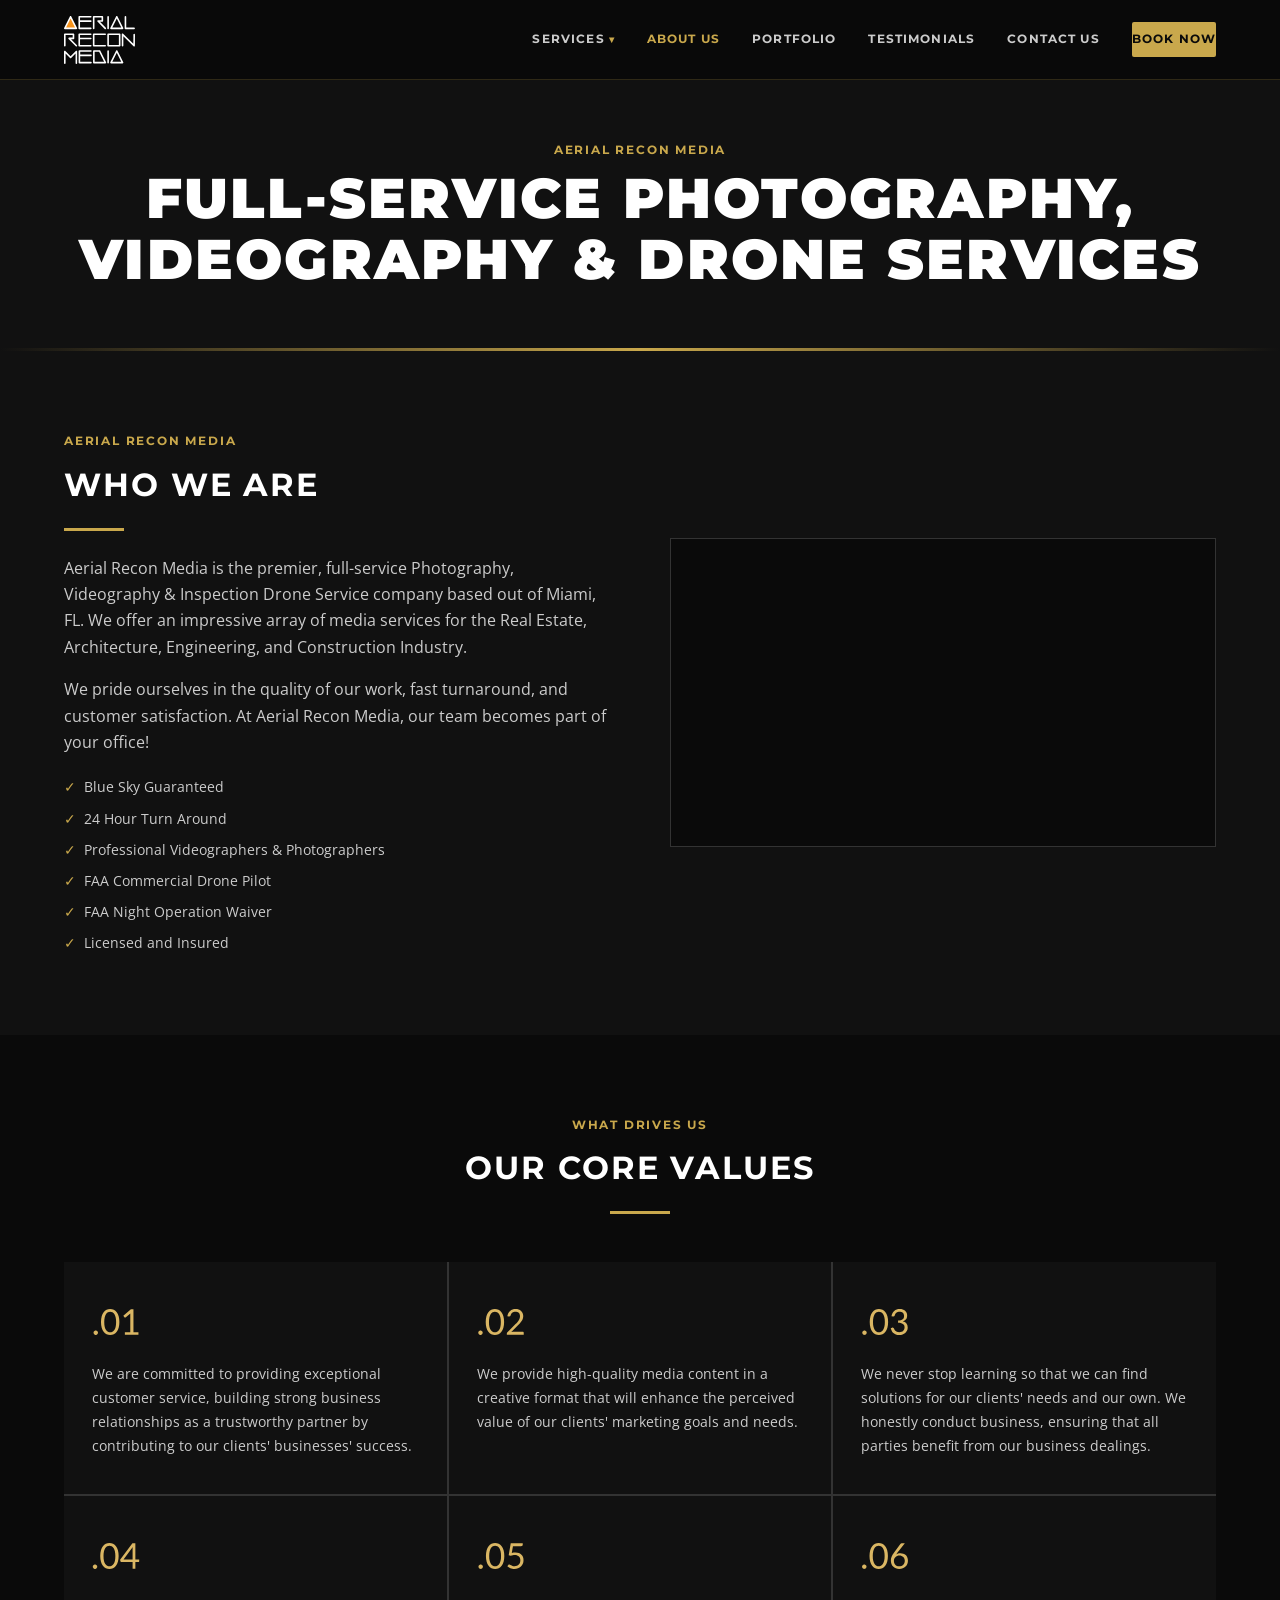
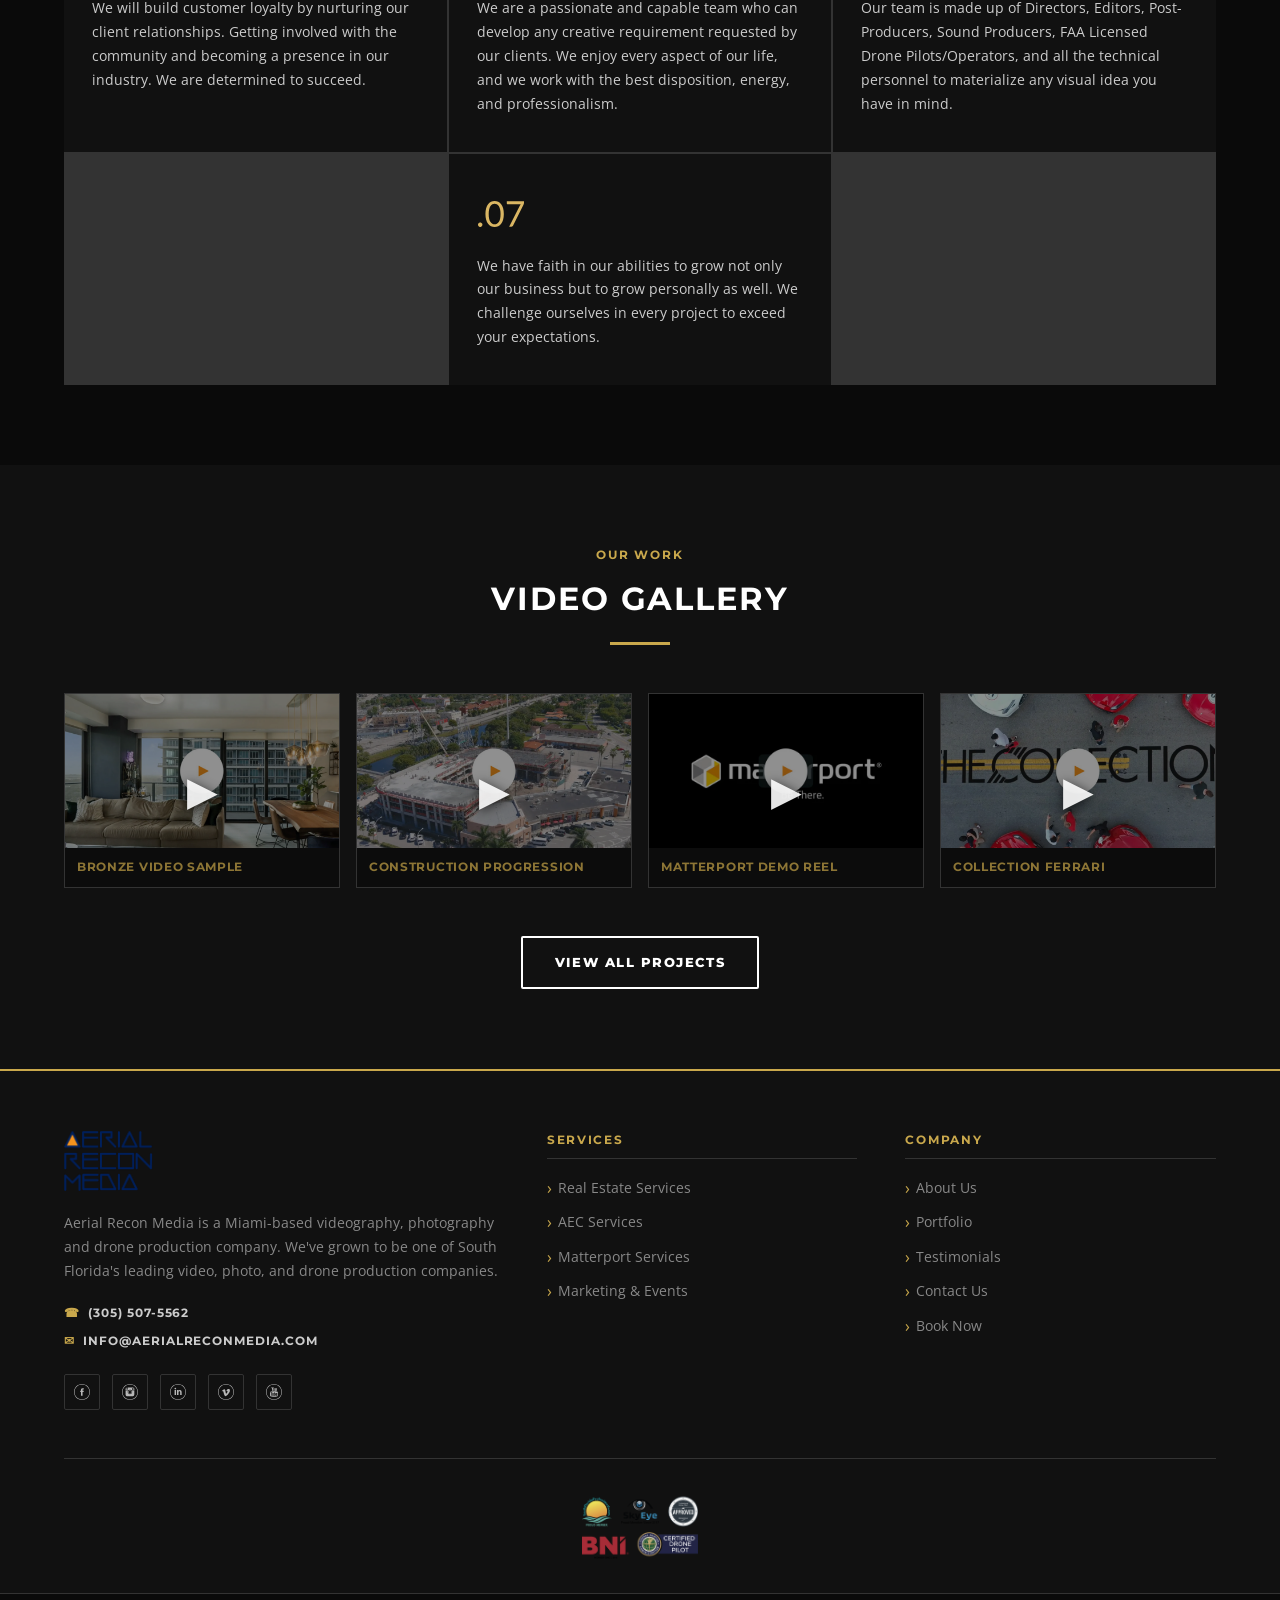
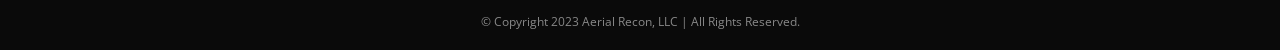
==== about/index.html @ 921faef3 "Initial static site build — WordPress to static migration" ====
<!DOCTYPE html>
<html lang="en">
<head>
  <meta charset="UTF-8">
  <meta name="viewport" content="width=device-width, initial-scale=1.0, maximum-scale=1.0, user-scalable=0">
  <title>About Us | Aerial Recon Media — Miami Photography, Videography & Drone</title>
  <meta name="description" content="Our team is dedicated to capturing stunning visuals that showcase your property, event, or business from unique perspectives.">
  <meta property="og:image" content="../images/hero-og.jpg">
  <link rel="icon" type="image/png" href="../images/favicon.png">
  <link rel="preconnect" href="https://fonts.googleapis.com">
  <link rel="preconnect" href="https://fonts.gstatic.com" crossorigin>
  <link href="https://fonts.googleapis.com/css2?family=Montserrat:wght@400;700;900&family=Open+Sans:wght@400;600&display=swap" rel="stylesheet">
  <link rel="stylesheet" href="../css/style.css">
</head>
<body>

<header class="site-header">
  <div class="nav-inner">
    <a class="nav-logo" href="../index.html"><img src="../images/aerial-recon-media.svg" alt="Aerial Recon Media"></a>
    <nav aria-label="Main navigation">
      <ul class="nav-links">
        <li class="has-dropdown">
          <a href="#">Services</a>
          <ul class="dropdown">
            <li><a href="../real-estate/index.html">Real Estate Services</a></li>
            <li><a href="../aec/index.html">AEC Services</a></li>
            <li><a href="../matterport/index.html">Matterport Services</a></li>
            <li><a href="../marketing-events/index.html">Marketing &amp; Event Services</a></li>
          </ul>
        </li>
        <li><a href="index.html" class="active">About Us</a></li>
        <li><a href="../portfolio/index.html">Portfolio</a></li>
        <li><a href="../testimonials/index.html">Testimonials</a></li>
        <li><a href="../contact/index.html">Contact Us</a></li>
        <li><a href="https://go.thryv.com/site/aerialreconllc/online-scheduling" class="nav-cta" target="_blank" rel="noopener">Book Now</a></li>
      </ul>
    </nav>
    <button class="nav-toggle" aria-label="Toggle navigation"><span></span><span></span><span></span></button>
  </div>
</header>

<nav class="mobile-nav">
  <span class="eyebrow" style="display:block;padding:14px 24px;border-bottom:1px solid var(--border);">Services</span>
  <div class="mobile-sub">
    <a href="../real-estate/index.html">Real Estate Services</a>
    <a href="../aec/index.html">AEC Services</a>
    <a href="../matterport/index.html">Matterport Services</a>
    <a href="../marketing-events/index.html">Marketing &amp; Event Services</a>
  </div>
  <a href="index.html">About Us</a>
  <a href="../portfolio/index.html">Portfolio</a>
  <a href="../testimonials/index.html">Testimonials</a>
  <a href="../contact/index.html">Contact Us</a>
  <div class="mobile-nav-cta"><a href="https://go.thryv.com/site/aerialreconllc/online-scheduling" target="_blank" rel="noopener">Book Now</a></div>
</nav>

<!-- ========== PAGE HERO ========== -->
<section class="int-hero">
  <div class="container">
    <span class="eyebrow">Aerial Recon Media</span>
    <h1>Full-Service Photography, Videography &amp; Drone Services</h1>
  </div>
</section>

<!-- ========== WHO WE ARE ========== -->
<section class="section section--dark">
  <div class="container">
    <div class="split">
      <div class="split__content reveal">
        <span class="eyebrow">Aerial Recon Media</span>
        <h2>Who We Are</h2>
        <div class="gold-rule"></div>
        <p>Aerial Recon Media is the premier, full-service Photography, Videography &amp; Inspection Drone Service company based out of Miami, FL. We offer an impressive array of media services for the Real Estate, Architecture, Engineering, and Construction Industry.</p>
        <p>We pride ourselves in the quality of our work, fast turnaround, and customer satisfaction. At Aerial Recon Media, our team becomes part of your office!</p>
        <ul style="margin-top:1.25rem;display:flex;flex-direction:column;gap:8px;">
          <li style="font-size:0.88rem;color:var(--light);display:flex;gap:8px;"><span style="color:var(--gold);">✓</span> Blue Sky Guaranteed</li>
          <li style="font-size:0.88rem;color:var(--light);display:flex;gap:8px;"><span style="color:var(--gold);">✓</span> 24 Hour Turn Around</li>
          <li style="font-size:0.88rem;color:var(--light);display:flex;gap:8px;"><span style="color:var(--gold);">✓</span> Professional Videographers &amp; Photographers</li>
          <li style="font-size:0.88rem;color:var(--light);display:flex;gap:8px;"><span style="color:var(--gold);">✓</span> FAA Commercial Drone Pilot</li>
          <li style="font-size:0.88rem;color:var(--light);display:flex;gap:8px;"><span style="color:var(--gold);">✓</span> FAA Night Operation Waiver</li>
          <li style="font-size:0.88rem;color:var(--light);display:flex;gap:8px;"><span style="color:var(--gold);">✓</span> Licensed and Insured</li>
        </ul>
      </div>
      <div class="split__img reveal reveal-delay-1">
        <div class="video-wrap">
          <iframe src="https://player.vimeo.com/video/392687951?dnt=1" title="Aerial Recon Media company overview" allow="autoplay; fullscreen; picture-in-picture" allowfullscreen loading="lazy"></iframe>
        </div>
      </div>
    </div>
  </div>
</section>

<!-- ========== CORE VALUES ========== -->
<section class="section section--black">
  <div class="container">
    <div class="section-head reveal">
      <span class="eyebrow">What Drives Us</span>
      <h2>Our Core Values</h2>
      <div class="gold-rule gold-rule--center"></div>
    </div>
    <div class="values-grid reveal">
      <div class="value-item">
        <img src="../images/value-1.svg" alt="Value 1 — Customer Service">
        <p>We are committed to providing exceptional customer service, building strong business relationships as a trustworthy partner by contributing to our clients' businesses' success.</p>
      </div>
      <div class="value-item">
        <img src="../images/value-2.svg" alt="Value 2 — Quality">
        <p>We provide high-quality media content in a creative format that will enhance the perceived value of our clients' marketing goals and needs.</p>
      </div>
      <div class="value-item">
        <img src="../images/value-3.svg" alt="Value 3 — Continuous Learning">
        <p>We never stop learning so that we can find solutions for our clients' needs and our own. We honestly conduct business, ensuring that all parties benefit from our business dealings.</p>
      </div>
      <div class="value-item">
        <img src="../images/value-4.svg" alt="Value 4 — Loyalty">
        <p>We will build customer loyalty by nurturing our client relationships. Getting involved with the community and becoming a presence in our industry. We are determined to succeed.</p>
      </div>
      <div class="value-item">
        <img src="../images/value-5.svg" alt="Value 5 — Passion">
        <p>We are a passionate and capable team who can develop any creative requirement requested by our clients. We enjoy every aspect of our life, and we work with the best disposition, energy, and professionalism.</p>
      </div>
      <div class="value-item">
        <img src="../images/value-6.svg" alt="Value 6 — Full-Service Team">
        <p>Our team is made up of Directors, Editors, Post-Producers, Sound Producers, FAA Licensed Drone Pilots/Operators, and all the technical personnel to materialize any visual idea you have in mind.</p>
      </div>
      <div class="value-item" style="grid-column:2;">
        <img src="../images/value-7.svg" alt="Value 7 — Faith &amp; Growth">
        <p>We have faith in our abilities to grow not only our business but to grow personally as well. We challenge ourselves in every project to exceed your expectations.</p>
      </div>
    </div>
  </div>
</section>

<!-- ========== VIDEO GALLERY ========== -->
<section class="section section--dark">
  <div class="container">
    <div class="section-head reveal">
      <span class="eyebrow">Our Work</span>
      <h2>Video Gallery</h2>
      <div class="gold-rule gold-rule--center"></div>
    </div>
    <div class="video-grid reveal">
      <div class="video-thumb" data-vimeo="467194553">
        <img src="../images/about-re-videos.webp" alt="Real Estate Videos Thumbnail" loading="lazy">
        <div class="video-thumb__play"></div>
        <div class="video-thumb__title"><h4>Bronze Video Sample</h4></div>
      </div>
      <div class="video-thumb" data-vimeo="639773972">
        <img src="../images/about-construction.webp" alt="Construction Progression Thumbnail" loading="lazy">
        <div class="video-thumb__play"></div>
        <div class="video-thumb__title"><h4>Construction Progression</h4></div>
      </div>
      <div class="video-thumb" data-vimeo="306094535">
        <img src="../images/matterport-demo-reel.webp" alt="Matterport Demo Reel Thumbnail" loading="lazy">
        <div class="video-thumb__play"></div>
        <div class="video-thumb__title"><h4>Matterport Demo Reel</h4></div>
      </div>
      <div class="video-thumb" data-vimeo="300423742">
        <img src="../images/about-ferrari.webp" alt="Collection Ferrari Thumbnail" loading="lazy">
        <div class="video-thumb__play"></div>
        <div class="video-thumb__title"><h4>Collection Ferrari</h4></div>
      </div>
    </div>
    <div class="text-center mt-lg reveal">
      <a href="../portfolio/index.html" class="btn btn--outline">View All Projects</a>
    </div>
  </div>
</section>

<!-- ========== FOOTER ========== -->
<footer class="site-footer">
  <div class="container">
    <div class="footer-inner">
      <div class="footer-brand">
        <div class="footer-logo"><img src="../images/footer-logo.webp" alt="Aerial Recon Media"></div>
        <p>Aerial Recon Media is a Miami-based videography, photography and drone production company. We've grown to be one of South Florida's leading video, photo, and drone production companies.</p>
        <div class="footer-contact-list">
          <a href="tel:3055075562"><span>☎</span> (305) 507-5562</a>
          <a href="mailto:info@aerialreconmedia.com"><span>✉</span> info@aerialreconmedia.com</a>
        </div>
        <div class="footer-social">
          <a href="https://www.facebook.com/aerialreconmedia" target="_blank" rel="noopener" aria-label="Facebook"><img src="../images/facebook.svg" alt="Facebook"></a>
          <a href="https://www.instagram.com/aerial_recon/" target="_blank" rel="noopener" aria-label="Instagram"><img src="../images/instagram.svg" alt="Instagram"></a>
          <a href="https://www.linkedin.com/company/aerial-recon-llc" target="_blank" rel="noopener" aria-label="LinkedIn"><img src="../images/linkedin.svg" alt="LinkedIn"></a>
          <a href="https://vimeo.com/aerialreconmedia" target="_blank" rel="noopener" aria-label="Vimeo"><img src="../images/vimeo.svg" alt="Vimeo"></a>
          <a href="https://www.youtube.com/@aerialreconmedia" target="_blank" rel="noopener" aria-label="YouTube"><img src="../images/youtube.svg" alt="YouTube"></a>
        </div>
      </div>
      <div class="footer-col">
        <h3>Services</h3>
        <ul>
          <li><a href="../real-estate/index.html">Real Estate Services</a></li>
          <li><a href="../aec/index.html">AEC Services</a></li>
          <li><a href="../matterport/index.html">Matterport Services</a></li>
          <li><a href="../marketing-events/index.html">Marketing &amp; Events</a></li>
        </ul>
      </div>
      <div class="footer-col">
        <h3>Company</h3>
        <ul>
          <li><a href="index.html">About Us</a></li>
          <li><a href="../portfolio/index.html">Portfolio</a></li>
          <li><a href="../testimonials/index.html">Testimonials</a></li>
          <li><a href="../contact/index.html">Contact Us</a></li>
          <li><a href="https://go.thryv.com/site/aerialreconllc/online-scheduling" target="_blank" rel="noopener">Book Now</a></li>
        </ul>
      </div>
    </div>
    <div class="footer-assoc"><img src="../images/associations.webp" alt="Aerial Recon Media professional associations"></div>
  </div>
  <div class="footer-bottom"><div class="container"><p>&copy; Copyright 2023 Aerial Recon, LLC | All Rights Reserved.</p></div></div>
</footer>

<div id="videoModal" class="video-modal" role="dialog" aria-modal="true" aria-label="Video player">
  <div class="video-modal__inner">
    <button class="video-modal__close" aria-label="Close video">&times;</button>
    <div class="video-modal__iframe-wrap"></div>
  </div>
</div>
<script src="../js/main.js"></script>
</body>
</html>
---- css/style.css ----
/* ========================================
   AERIAL RECON MEDIA — STATIC SITE
   ThatsKrispy Build
   ======================================== */

/* ---- RESET & BASE ---- */
*, *::before, *::after { box-sizing: border-box; margin: 0; padding: 0; }

:root {
  --black:    #0a0a0a;
  --dark:     #111111;
  --dark-alt: #1a1a1a;
  --mid:      #2a2a2a;
  --border:   #333333;
  --muted:    #888888;
  --light:    #cccccc;
  --white:    #ffffff;
  --gold:     #c9a84c;
  --gold-lt:  #e2c570;
  --red-cta:  #b22222;

  --font-display: 'Montserrat', 'Arial Black', sans-serif;
  --font-body:    'Open Sans', Arial, sans-serif;

  --max:      1200px;
  --nav-h:    80px;
  --section-pad: 80px;
}

html { scroll-behavior: smooth; }

body {
  background: var(--black);
  color: var(--light);
  font-family: var(--font-body);
  font-size: 16px;
  line-height: 1.65;
  overflow-x: hidden;
}

a { color: inherit; text-decoration: none; }
img { display: block; max-width: 100%; height: auto; }
ul, ol { list-style: none; }

/* ---- TYPOGRAPHY ---- */
h1 {
  font-family: var(--font-display);
  font-size: clamp(2rem, 5vw, 3.5rem);
  font-weight: 900;
  text-transform: uppercase;
  letter-spacing: 0.04em;
  line-height: 1.1;
  color: var(--white);
}
h2 {
  font-family: var(--font-display);
  font-size: clamp(1.25rem, 3vw, 2rem);
  font-weight: 700;
  text-transform: uppercase;
  letter-spacing: 0.06em;
  color: var(--white);
}
h3 {
  font-family: var(--font-display);
  font-size: 1.1rem;
  font-weight: 700;
  text-transform: uppercase;
  letter-spacing: 0.04em;
  color: var(--white);
}
h4 {
  font-family: var(--font-display);
  font-size: 0.9rem;
  font-weight: 700;
  text-transform: uppercase;
  letter-spacing: 0.06em;
  color: var(--gold);
  margin-bottom: 0.5rem;
}
p { margin-bottom: 1rem; color: var(--light); }
p:last-child { margin-bottom: 0; }
strong { color: var(--white); }

.eyebrow {
  font-family: var(--font-display);
  font-size: 0.75rem;
  font-weight: 700;
  text-transform: uppercase;
  letter-spacing: 0.15em;
  color: var(--gold);
  margin-bottom: 0.5rem;
  display: block;
}

/* ---- LAYOUT ---- */
.container {
  max-width: var(--max);
  margin: 0 auto;
  padding: 0 24px;
}
.section {
  padding: var(--section-pad) 0;
}
.section--dark  { background: var(--dark); }
.section--alt   { background: var(--dark-alt); }
.section--black { background: var(--black); }
.section--mid   { background: var(--mid); }

.text-center { text-align: center; }
.text-gold   { color: var(--gold); }
.text-white  { color: var(--white); }

.mt-sm  { margin-top: 1rem; }
.mt-md  { margin-top: 2rem; }
.mt-lg  { margin-top: 3rem; }
.mb-sm  { margin-bottom: 1rem; }
.mb-md  { margin-bottom: 2rem; }
.mb-lg  { margin-bottom: 3rem; }

/* ---- BUTTONS ---- */
.btn {
  display: inline-block;
  font-family: var(--font-display);
  font-size: 0.8rem;
  font-weight: 800;
  text-transform: uppercase;
  letter-spacing: 0.12em;
  padding: 14px 32px;
  border-radius: 2px;
  cursor: pointer;
  transition: all 0.2s ease;
  text-align: center;
  border: 2px solid transparent;
}
.btn--gold {
  background: var(--gold);
  color: var(--black);
  border-color: var(--gold);
}
.btn--gold:hover {
  background: var(--gold-lt);
  border-color: var(--gold-lt);
}
.btn--outline {
  background: transparent;
  color: var(--white);
  border-color: var(--white);
}
.btn--outline:hover {
  background: var(--white);
  color: var(--black);
}
.btn--red {
  background: var(--red-cta);
  color: var(--white);
  border-color: var(--red-cta);
}
.btn--red:hover {
  background: #8b0000;
  border-color: #8b0000;
}
.btn--sm { padding: 10px 22px; font-size: 0.75rem; }

/* ---- DIVIDER ---- */
.gold-rule {
  width: 60px;
  height: 3px;
  background: var(--gold);
  margin: 1rem 0 1.5rem;
}
.gold-rule--center { margin-left: auto; margin-right: auto; }

/* ============================================
   NAVIGATION
   ============================================ */
.site-header {
  position: fixed;
  top: 0; left: 0; right: 0;
  z-index: 1000;
  height: var(--nav-h);
  background: rgba(10,10,10,0.96);
  backdrop-filter: blur(8px);
  border-bottom: 1px solid rgba(201,168,76,0.2);
  display: flex;
  align-items: center;
}
.nav-inner {
  max-width: var(--max);
  margin: 0 auto;
  padding: 0 24px;
  width: 100%;
  display: flex;
  align-items: center;
  justify-content: space-between;
}
.nav-logo img {
  height: 48px;
  width: auto;
}
.nav-links {
  display: flex;
  align-items: center;
  gap: 2rem;
}
.nav-links > li {
  position: relative;
}
.nav-links > li > a {
  font-family: var(--font-display);
  font-size: 0.72rem;
  font-weight: 700;
  text-transform: uppercase;
  letter-spacing: 0.1em;
  color: var(--light);
  transition: color 0.2s;
  padding: 8px 0;
  display: flex;
  align-items: center;
  gap: 4px;
}
.nav-links > li > a:hover,
.nav-links > li > a.active { color: var(--gold); }

/* Dropdown */
.has-dropdown { position: relative; }
.has-dropdown > a::after {
  content: '▾';
  font-size: 0.65rem;
  color: var(--gold);
}
.dropdown {
  display: none;
  position: absolute;
  top: calc(100% + 8px);
  left: 0;
  background: var(--dark);
  border: 1px solid var(--border);
  border-top: 2px solid var(--gold);
  min-width: 240px;
  z-index: 100;
}
.has-dropdown:hover .dropdown { display: block; }
.dropdown a {
  display: block;
  padding: 12px 20px;
  font-family: var(--font-display);
  font-size: 0.7rem;
  font-weight: 700;
  text-transform: uppercase;
  letter-spacing: 0.08em;
  color: var(--light);
  border-bottom: 1px solid var(--border);
  transition: all 0.15s;
}
.dropdown a:last-child { border-bottom: none; }
.dropdown a:hover {
  color: var(--gold);
  background: rgba(201,168,76,0.06);
  padding-left: 26px;
}

/* CTA button in nav */
.nav-cta {
  font-family: var(--font-display);
  font-size: 0.7rem;
  font-weight: 800;
  text-transform: uppercase;
  letter-spacing: 0.12em;
  background: var(--gold);
  color: var(--black) !important;
  padding: 10px 20px;
  border-radius: 2px;
  transition: background 0.2s;
}
.nav-cta:hover { background: var(--gold-lt) !important; color: var(--black) !important; }

/* Mobile hamburger */
.nav-toggle {
  display: none;
  flex-direction: column;
  gap: 5px;
  cursor: pointer;
  padding: 4px;
  background: none;
  border: none;
}
.nav-toggle span {
  display: block;
  width: 24px;
  height: 2px;
  background: var(--white);
  transition: all 0.25s;
}
.nav-toggle.open span:nth-child(1) { transform: translateY(7px) rotate(45deg); }
.nav-toggle.open span:nth-child(2) { opacity: 0; }
.nav-toggle.open span:nth-child(3) { transform: translateY(-7px) rotate(-45deg); }

/* Mobile nav */
.mobile-nav {
  display: none;
  position: fixed;
  top: var(--nav-h);
  left: 0; right: 0;
  background: var(--dark);
  border-bottom: 2px solid var(--gold);
  z-index: 999;
  overflow-y: auto;
  max-height: calc(100vh - var(--nav-h));
}
.mobile-nav.open { display: block; }
.mobile-nav a {
  display: block;
  padding: 14px 24px;
  font-family: var(--font-display);
  font-size: 0.8rem;
  font-weight: 700;
  text-transform: uppercase;
  letter-spacing: 0.08em;
  color: var(--light);
  border-bottom: 1px solid var(--border);
  transition: color 0.15s;
}
.mobile-nav a:hover { color: var(--gold); }
.mobile-nav .mobile-sub a {
  padding-left: 40px;
  font-size: 0.72rem;
  color: var(--muted);
  background: rgba(0,0,0,0.3);
}
.mobile-nav .mobile-sub a:hover { color: var(--gold); }
.mobile-nav-cta {
  padding: 20px 24px;
}
.mobile-nav-cta a {
  display: block;
  text-align: center;
  background: var(--gold);
  color: var(--black) !important;
  font-family: var(--font-display);
  font-weight: 800;
  font-size: 0.8rem;
  letter-spacing: 0.12em;
  padding: 14px;
  border-radius: 2px;
  border-bottom: none !important;
}

/* ============================================
   PAGE HEADER / HERO
   ============================================ */
.page-hero {
  padding-top: var(--nav-h);
  background: var(--dark);
  position: relative;
  overflow: hidden;
}
/* Home hero — full viewport with Vimeo embed behind */
.home-hero {
  min-height: 100vh;
  display: flex;
  flex-direction: column;
  align-items: center;
  justify-content: center;
  text-align: center;
  position: relative;
  padding-top: var(--nav-h);
  background: var(--black);
}
.home-hero__video-wrap {
  position: absolute;
  inset: 0;
  overflow: hidden;
}
.home-hero__video-wrap iframe {
  position: absolute;
  top: 50%; left: 50%;
  width: 177.78vh;
  height: 56.25vw;
  min-width: 100%;
  min-height: 100%;
  transform: translate(-50%,-50%);
  pointer-events: none;
  border: none;
}
.home-hero__overlay {
  position: absolute;
  inset: 0;
  background: linear-gradient(
    to bottom,
    rgba(0,0,0,0.55) 0%,
    rgba(0,0,0,0.7) 60%,
    rgba(0,0,0,0.9) 100%
  );
}
.home-hero__content {
  position: relative;
  z-index: 2;
  padding: 0 24px;
  max-width: 900px;
}
.home-hero__eyebrow {
  display: inline-block;
  font-family: var(--font-display);
  font-size: 0.7rem;
  font-weight: 700;
  text-transform: uppercase;
  letter-spacing: 0.2em;
  color: var(--gold);
  border: 1px solid var(--gold);
  padding: 6px 16px;
  margin-bottom: 1.5rem;
}
.home-hero__h1 {
  color: var(--white);
  margin-bottom: 2rem;
}
.home-hero__scroll {
  position: absolute;
  bottom: 32px;
  left: 50%;
  transform: translateX(-50%);
  z-index: 2;
  display: flex;
  flex-direction: column;
  align-items: center;
  gap: 8px;
  color: var(--muted);
  font-size: 0.7rem;
  font-family: var(--font-display);
  letter-spacing: 0.1em;
  text-transform: uppercase;
  animation: bounceY 2s infinite;
}
.home-hero__scroll::after {
  content: '↓';
  font-size: 1.2rem;
  color: var(--gold);
}
@keyframes bounceY {
  0%,100% { transform: translateX(-50%) translateY(0); }
  50% { transform: translateX(-50%) translateY(8px); }
}

/* Interior page header */
.int-hero {
  padding: calc(var(--nav-h) + 60px) 0 60px;
  background: var(--dark);
  text-align: center;
  position: relative;
}
.int-hero::after {
  content: '';
  display: block;
  position: absolute;
  bottom: 0; left: 0; right: 0;
  height: 3px;
  background: linear-gradient(90deg, transparent, var(--gold), transparent);
}

/* ============================================
   VIDEO EMBED — INLINE
   ============================================ */
.video-wrap {
  position: relative;
  padding-bottom: 56.25%;
  height: 0;
  overflow: hidden;
  background: var(--black);
  border: 1px solid var(--border);
}
.video-wrap iframe {
  position: absolute;
  top: 0; left: 0;
  width: 100%; height: 100%;
  border: none;
}
.video-wrap--constrained {
  max-width: 800px;
  margin: 0 auto;
}

/* ============================================
   VIDEO LIGHTBOX / MODAL
   ============================================ */
.video-modal {
  display: none;
  position: fixed;
  inset: 0;
  z-index: 9000;
  background: rgba(0,0,0,0.92);
  align-items: center;
  justify-content: center;
}
.video-modal.active { display: flex; }
.video-modal__inner {
  position: relative;
  width: 90vw;
  max-width: 960px;
}
.video-modal__close {
  position: absolute;
  top: -40px;
  right: 0;
  background: none;
  border: none;
  color: var(--white);
  font-size: 2rem;
  cursor: pointer;
  line-height: 1;
  font-family: var(--font-display);
}
.video-modal__close:hover { color: var(--gold); }

/* ============================================
   SERVICE CARDS — HOMEPAGE
   ============================================ */
.service-cards {
  display: grid;
  grid-template-columns: repeat(4, 1fr);
  gap: 0;
}
.service-card {
  position: relative;
  overflow: hidden;
  aspect-ratio: 3/4;
}
.service-card img {
  width: 100%;
  height: 100%;
  object-fit: cover;
  transition: transform 0.5s ease;
  filter: brightness(0.75);
}
.service-card:hover img {
  transform: scale(1.05);
  filter: brightness(0.9);
}
.service-card__label {
  position: absolute;
  bottom: 0; left: 0; right: 0;
  padding: 24px 20px 20px;
  background: linear-gradient(to top, rgba(0,0,0,0.95), transparent);
  text-align: center;
}
.service-card__label h2 {
  font-size: 0.85rem;
  letter-spacing: 0.1em;
}
.service-card__link {
  position: absolute;
  inset: 0;
  z-index: 2;
}

/* ============================================
   ABOUT / TEXT + IMAGE SPLIT
   ============================================ */
.split {
  display: grid;
  grid-template-columns: 1fr 1fr;
  gap: 60px;
  align-items: center;
}
.split--reverse .split__img { order: -1; }
.split__img img {
  width: 100%;
  border: 1px solid var(--border);
}
.split__content { }

/* ============================================
   3-COL FEATURE GRID (trust points)
   ============================================ */
.trust-grid {
  display: grid;
  grid-template-columns: repeat(3, 1fr);
  gap: 2px;
  background: var(--border);
}
.trust-col {
  background: var(--dark-alt);
  padding: 40px 32px;
}
.trust-col h3 {
  font-size: 0.75rem;
  color: var(--gold);
  letter-spacing: 0.14em;
  margin-bottom: 1rem;
}
.trust-col li {
  padding: 6px 0;
  border-bottom: 1px solid var(--border);
  font-size: 0.88rem;
  color: var(--light);
}
.trust-col li:last-child { border-bottom: none; }
.trust-col li::before {
  content: '→ ';
  color: var(--gold);
  font-weight: 700;
}

/* ============================================
   PHOTO GALLERY GRID
   ============================================ */
.photo-grid {
  display: grid;
  grid-template-columns: repeat(3, 1fr);
  gap: 4px;
}
.photo-grid img {
  width: 100%;
  aspect-ratio: 4/3;
  object-fit: cover;
  transition: transform 0.3s ease, filter 0.3s ease;
  filter: brightness(0.85);
}
.photo-grid img:hover {
  transform: scale(1.02);
  filter: brightness(1);
}

/* ============================================
   VIDEO THUMBNAIL GALLERY
   ============================================ */
.video-grid {
  display: grid;
  grid-template-columns: repeat(4, 1fr);
  gap: 16px;
}
.video-thumb {
  cursor: pointer;
  position: relative;
  overflow: hidden;
  border: 1px solid var(--border);
}
.video-thumb img {
  width: 100%;
  aspect-ratio: 16/9;
  object-fit: cover;
  transition: transform 0.3s;
  filter: brightness(0.8);
}
.video-thumb:hover img {
  transform: scale(1.05);
  filter: brightness(1);
}
.video-thumb__play {
  position: absolute;
  inset: 0;
  display: flex;
  align-items: center;
  justify-content: center;
  background: rgba(0,0,0,0.3);
  transition: background 0.2s;
}
.video-thumb:hover .video-thumb__play { background: rgba(0,0,0,0.1); }
.video-thumb__play::after {
  content: '▶';
  font-size: 2.5rem;
  color: rgba(255,255,255,0.9);
  text-shadow: 0 2px 12px rgba(0,0,0,0.7);
  transition: transform 0.2s;
}
.video-thumb:hover .video-thumb__play::after { transform: scale(1.15); }
.video-thumb__title {
  padding: 10px 12px;
  background: var(--dark);
}
.video-thumb__title h4 {
  font-size: 0.72rem;
  color: var(--gold);
  margin: 0;
}

/* ============================================
   MATTERPORT LINK CARDS
   ============================================ */
.matterport-card {
  cursor: pointer;
  position: relative;
  overflow: hidden;
  border: 1px solid var(--border);
  display: block;
}
.matterport-card img {
  width: 100%;
  aspect-ratio: 16/9;
  object-fit: cover;
  transition: transform 0.3s;
  filter: brightness(0.8);
}
.matterport-card:hover img {
  transform: scale(1.05);
  filter: brightness(1);
}
.matterport-card__overlay {
  position: absolute;
  inset: 0;
  display: flex;
  align-items: center;
  justify-content: center;
  background: rgba(0,0,0,0.3);
}
.matterport-card__overlay::after {
  content: '⊕ Explore 3D';
  font-family: var(--font-display);
  font-size: 0.75rem;
  font-weight: 700;
  letter-spacing: 0.1em;
  text-transform: uppercase;
  color: var(--white);
  background: rgba(201,168,76,0.85);
  padding: 10px 18px;
}
.matterport-card__title {
  padding: 10px 12px;
  background: var(--dark);
}
.matterport-card__title h4 {
  font-size: 0.72rem;
  color: var(--gold);
  margin: 0;
}

/* ============================================
   CORE VALUES (About page)
   ============================================ */
.values-grid {
  display: grid;
  grid-template-columns: repeat(3, 1fr);
  gap: 2px;
  background: var(--border);
}
.value-item {
  background: var(--dark);
  padding: 36px 28px;
  display: flex;
  flex-direction: column;
  gap: 1rem;
}
.value-item img {
  width: 48px;
  height: 48px;
  filter: brightness(0) saturate(100%) invert(72%) sepia(42%) saturate(451%) hue-rotate(4deg) brightness(95%) contrast(90%);
}
.value-item p {
  font-size: 0.88rem;
  line-height: 1.7;
  color: var(--light);
  margin: 0;
}

/* ============================================
   CONTACT FORM
   ============================================ */
.contact-layout {
  display: grid;
  grid-template-columns: 1fr 1fr;
  gap: 60px;
  align-items: start;
}
.form-group {
  margin-bottom: 1.25rem;
}
.form-group label {
  display: block;
  font-family: var(--font-display);
  font-size: 0.7rem;
  font-weight: 700;
  text-transform: uppercase;
  letter-spacing: 0.1em;
  color: var(--light);
  margin-bottom: 6px;
}
.form-group label span { color: var(--gold); }
.form-group input,
.form-group select,
.form-group textarea {
  width: 100%;
  background: var(--dark-alt);
  border: 1px solid var(--border);
  color: var(--white);
  font-family: var(--font-body);
  font-size: 0.9rem;
  padding: 12px 16px;
  border-radius: 2px;
  transition: border-color 0.2s;
  outline: none;
  -webkit-appearance: none;
}
.form-group input:focus,
.form-group select:focus,
.form-group textarea:focus {
  border-color: var(--gold);
}
.form-group select {
  cursor: pointer;
  background-image: url("data:image/svg+xml,%3Csvg xmlns='http://www.w3.org/2000/svg' width='12' height='8' viewBox='0 0 12 8'%3E%3Cpath d='M1 1l5 5 5-5' stroke='%23c9a84c' stroke-width='2' fill='none'/%3E%3C/svg%3E");
  background-repeat: no-repeat;
  background-position: right 14px center;
  padding-right: 36px;
}
.form-group option { background: var(--dark-alt); }
.form-group textarea { resize: vertical; min-height: 120px; }
.form-status {
  display: none;
  padding: 14px 18px;
  border-radius: 2px;
  font-family: var(--font-display);
  font-size: 0.8rem;
  font-weight: 700;
  text-transform: uppercase;
  letter-spacing: 0.08em;
  margin-top: 1rem;
}
.form-status--success { background: rgba(50,150,50,0.15); border: 1px solid #396; color: #6d6; display: block; }
.form-status--error   { background: rgba(150,50,50,0.15); border: 1px solid #933; color: #f88; display: block; }

/* Contact info block */
.contact-info { }
.contact-info-item {
  display: flex;
  gap: 16px;
  align-items: flex-start;
  padding: 20px 0;
  border-bottom: 1px solid var(--border);
}
.contact-info-item:first-child { padding-top: 0; }
.contact-info-item:last-child { border-bottom: none; }
.contact-info-icon {
  font-size: 1.2rem;
  color: var(--gold);
  flex-shrink: 0;
  margin-top: 2px;
}
.contact-info-item h3 {
  font-size: 0.72rem;
  letter-spacing: 0.12em;
  color: var(--gold);
  margin-bottom: 4px;
}
.contact-info-item a { color: var(--light); transition: color 0.2s; }
.contact-info-item a:hover { color: var(--gold); }

/* ============================================
   CTA STRIP
   ============================================ */
.cta-strip {
  background: var(--dark-alt);
  border-top: 1px solid var(--border);
  border-bottom: 1px solid var(--border);
  padding: 48px 0;
  text-align: center;
}
.cta-strip h2 { margin-bottom: 0.5rem; }
.cta-strip p  { color: var(--muted); margin-bottom: 2rem; }

/* ============================================
   FOOTER
   ============================================ */
.site-footer {
  background: var(--dark);
  border-top: 2px solid var(--gold);
  padding: 60px 0 0;
}
.footer-inner {
  display: grid;
  grid-template-columns: 1.4fr 1fr 1fr;
  gap: 48px;
  padding-bottom: 48px;
}
.footer-brand {}
.footer-brand .footer-logo { margin-bottom: 1.25rem; }
.footer-brand .footer-logo img {
  height: 60px;
  width: auto;
}
.footer-brand p {
  font-size: 0.88rem;
  color: var(--muted);
  line-height: 1.7;
}
.footer-contact-list {
  margin-top: 1.25rem;
  display: flex;
  flex-direction: column;
  gap: 8px;
}
.footer-contact-list a {
  font-family: var(--font-display);
  font-size: 0.75rem;
  font-weight: 700;
  text-transform: uppercase;
  letter-spacing: 0.08em;
  color: var(--light);
  transition: color 0.2s;
  display: flex;
  gap: 8px;
  align-items: center;
}
.footer-contact-list a:hover { color: var(--gold); }
.footer-contact-list span { color: var(--gold); }

.footer-col h3 {
  font-size: 0.72rem;
  letter-spacing: 0.15em;
  color: var(--gold);
  margin-bottom: 1rem;
  padding-bottom: 0.5rem;
  border-bottom: 1px solid var(--border);
}
.footer-col ul li {
  margin-bottom: 8px;
}
.footer-col ul li a {
  font-size: 0.85rem;
  color: var(--muted);
  transition: color 0.2s;
  display: flex;
  align-items: center;
  gap: 6px;
}
.footer-col ul li a:hover { color: var(--gold); }
.footer-col ul li a::before {
  content: '›';
  color: var(--gold);
  font-size: 1rem;
}

.footer-social {
  display: flex;
  gap: 12px;
  margin-top: 1.5rem;
}
.footer-social a {
  display: flex;
  align-items: center;
  justify-content: center;
  width: 36px;
  height: 36px;
  border: 1px solid var(--border);
  border-radius: 2px;
  transition: border-color 0.2s, background 0.2s;
}
.footer-social a:hover {
  border-color: var(--gold);
  background: rgba(201,168,76,0.08);
}
.footer-social img {
  width: 16px;
  height: 16px;
  filter: brightness(0) invert(1);
  opacity: 0.7;
  transition: opacity 0.2s;
}
.footer-social a:hover img { opacity: 1; }

.footer-assoc {
  border-top: 1px solid var(--border);
  padding: 32px 0;
  text-align: center;
}
.footer-assoc img {
  max-height: 70px;
  margin: 0 auto;
  filter: grayscale(0.3);
}

.footer-bottom {
  background: var(--black);
  border-top: 1px solid var(--border);
  padding: 18px 0;
  text-align: center;
}
.footer-bottom p {
  font-size: 0.75rem;
  color: var(--muted);
  margin: 0;
}

/* ============================================
   SECTION HEADINGS — STANDARD PATTERN
   ============================================ */
.section-head {
  text-align: center;
  margin-bottom: 3rem;
}
.section-head h2 { margin-bottom: 0.5rem; }
.section-head .gold-rule--center { }
.section-head p {
  max-width: 640px;
  margin: 0 auto;
  color: var(--muted);
  font-size: 0.95rem;
}

/* ============================================
   BENEFITS / FEATURE LIST
   ============================================ */
.benefit-grid {
  display: grid;
  grid-template-columns: repeat(3, 1fr);
  gap: 32px;
}
.benefit-item { }
.benefit-item h3 {
  font-size: 0.85rem;
  letter-spacing: 0.1em;
  color: var(--gold);
  margin-bottom: 0.75rem;
  display: flex;
  align-items: center;
  gap: 8px;
}
.benefit-item h3::before {
  content: '';
  display: inline-block;
  width: 20px;
  height: 2px;
  background: var(--gold);
  flex-shrink: 0;
}
.benefit-item p {
  font-size: 0.88rem;
  color: var(--muted);
}

/* ============================================
   SCROLL REVEAL (minimal JS)
   ============================================ */
.reveal {
  opacity: 0;
  transform: translateY(24px);
  transition: opacity 0.55s ease, transform 0.55s ease;
}
.reveal.visible {
  opacity: 1;
  transform: none;
}
.reveal-delay-1 { transition-delay: 0.1s; }
.reveal-delay-2 { transition-delay: 0.2s; }
.reveal-delay-3 { transition-delay: 0.3s; }
.reveal-delay-4 { transition-delay: 0.4s; }

/* ============================================
   RESPONSIVE
   ============================================ */
@media (max-width: 1024px) {
  .service-cards { grid-template-columns: repeat(2, 1fr); }
  .video-grid    { grid-template-columns: repeat(2, 1fr); }
  .benefit-grid  { grid-template-columns: 1fr 1fr; }
  .values-grid   { grid-template-columns: 1fr 1fr; }
  .footer-inner  { grid-template-columns: 1fr 1fr; }
  .split         { gap: 40px; }
}

@media (max-width: 768px) {
  :root { --section-pad: 56px; }

  .nav-links  { display: none; }
  .nav-toggle { display: flex; }

  h1 { font-size: clamp(1.6rem, 6vw, 2.5rem); }

  .service-cards   { grid-template-columns: 1fr; }
  .split           { grid-template-columns: 1fr; gap: 28px; }
  .split--reverse .split__img { order: 0; }
  .trust-grid      { grid-template-columns: 1fr; }
  .photo-grid      { grid-template-columns: 1fr 1fr; }
  .video-grid      { grid-template-columns: 1fr 1fr; }
  .benefit-grid    { grid-template-columns: 1fr; }
  .values-grid     { grid-template-columns: 1fr; }
  .contact-layout  { grid-template-columns: 1fr; }
  .footer-inner    { grid-template-columns: 1fr; gap: 32px; }
  .footer-social   { flex-wrap: wrap; }
}

@media (max-width: 480px) {
  .photo-grid  { grid-template-columns: 1fr; }
  .video-grid  { grid-template-columns: 1fr; }
  .service-card { aspect-ratio: 3/2; }
}
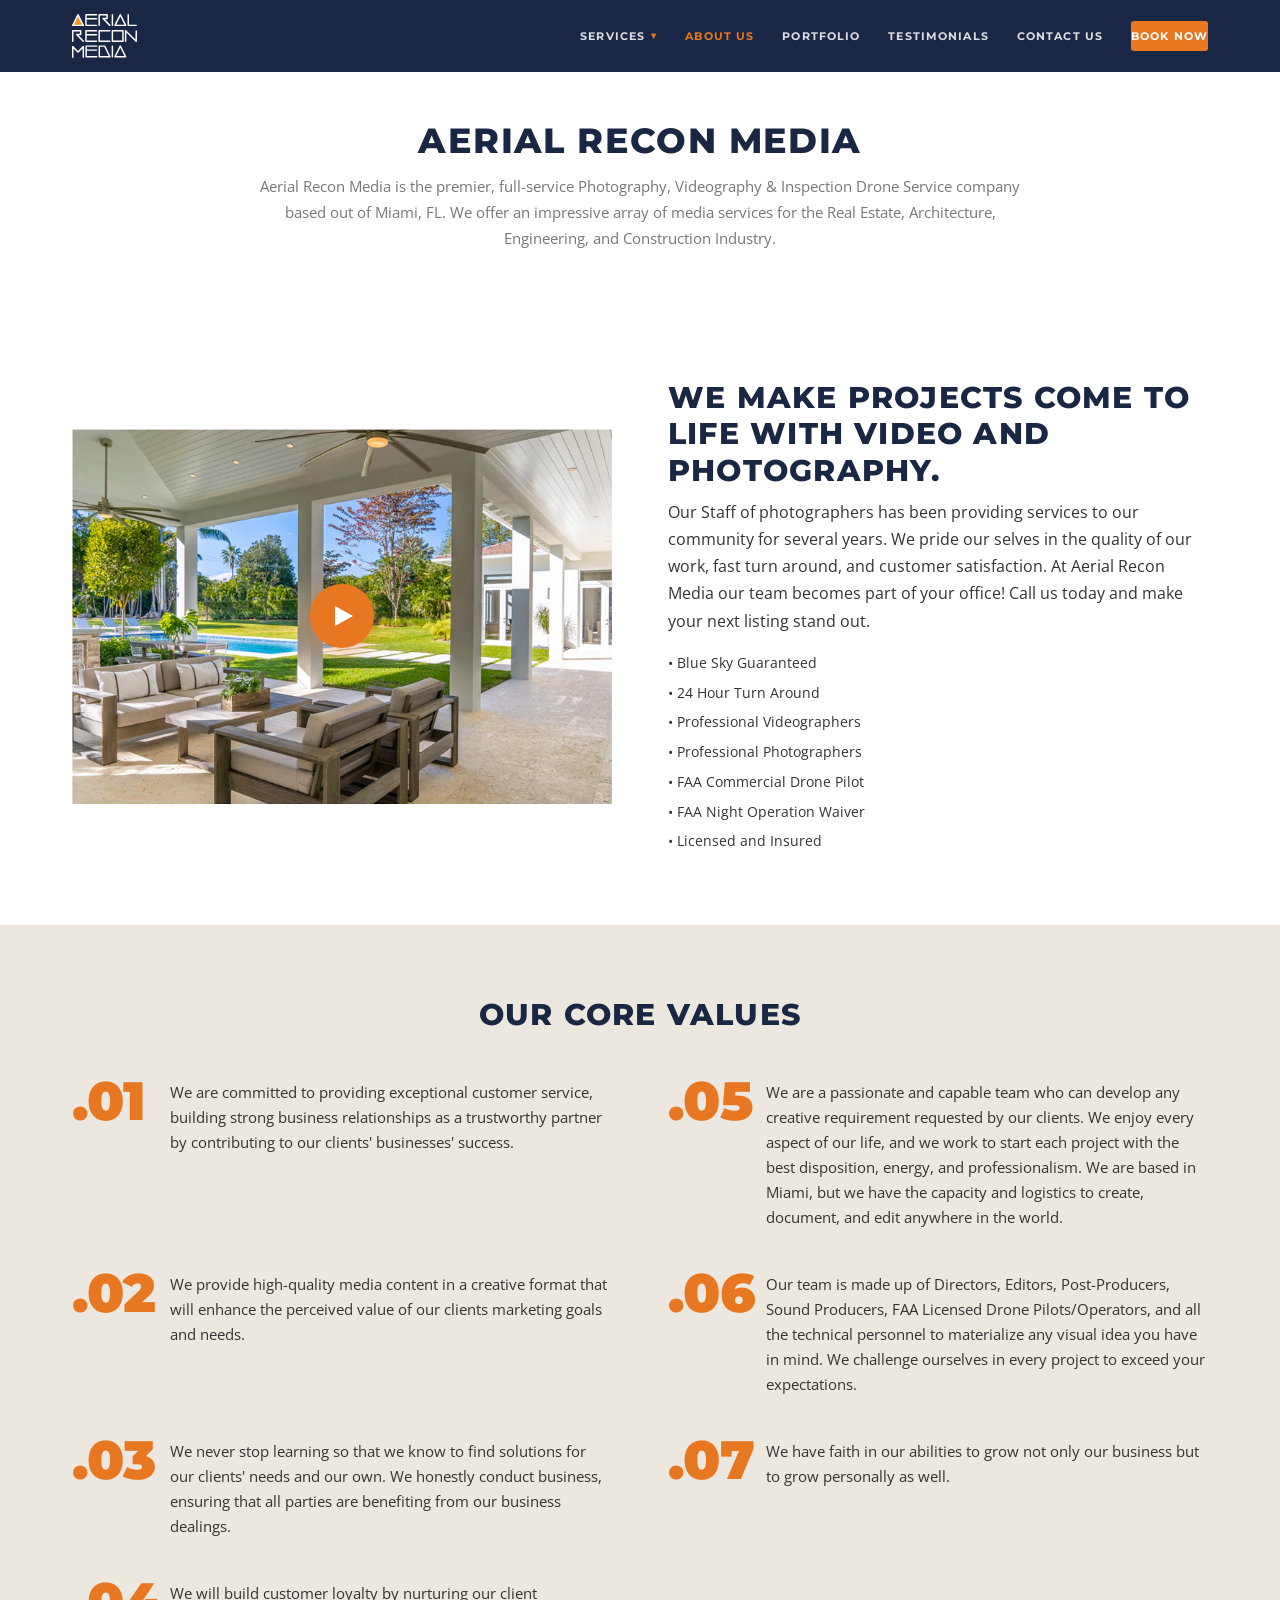
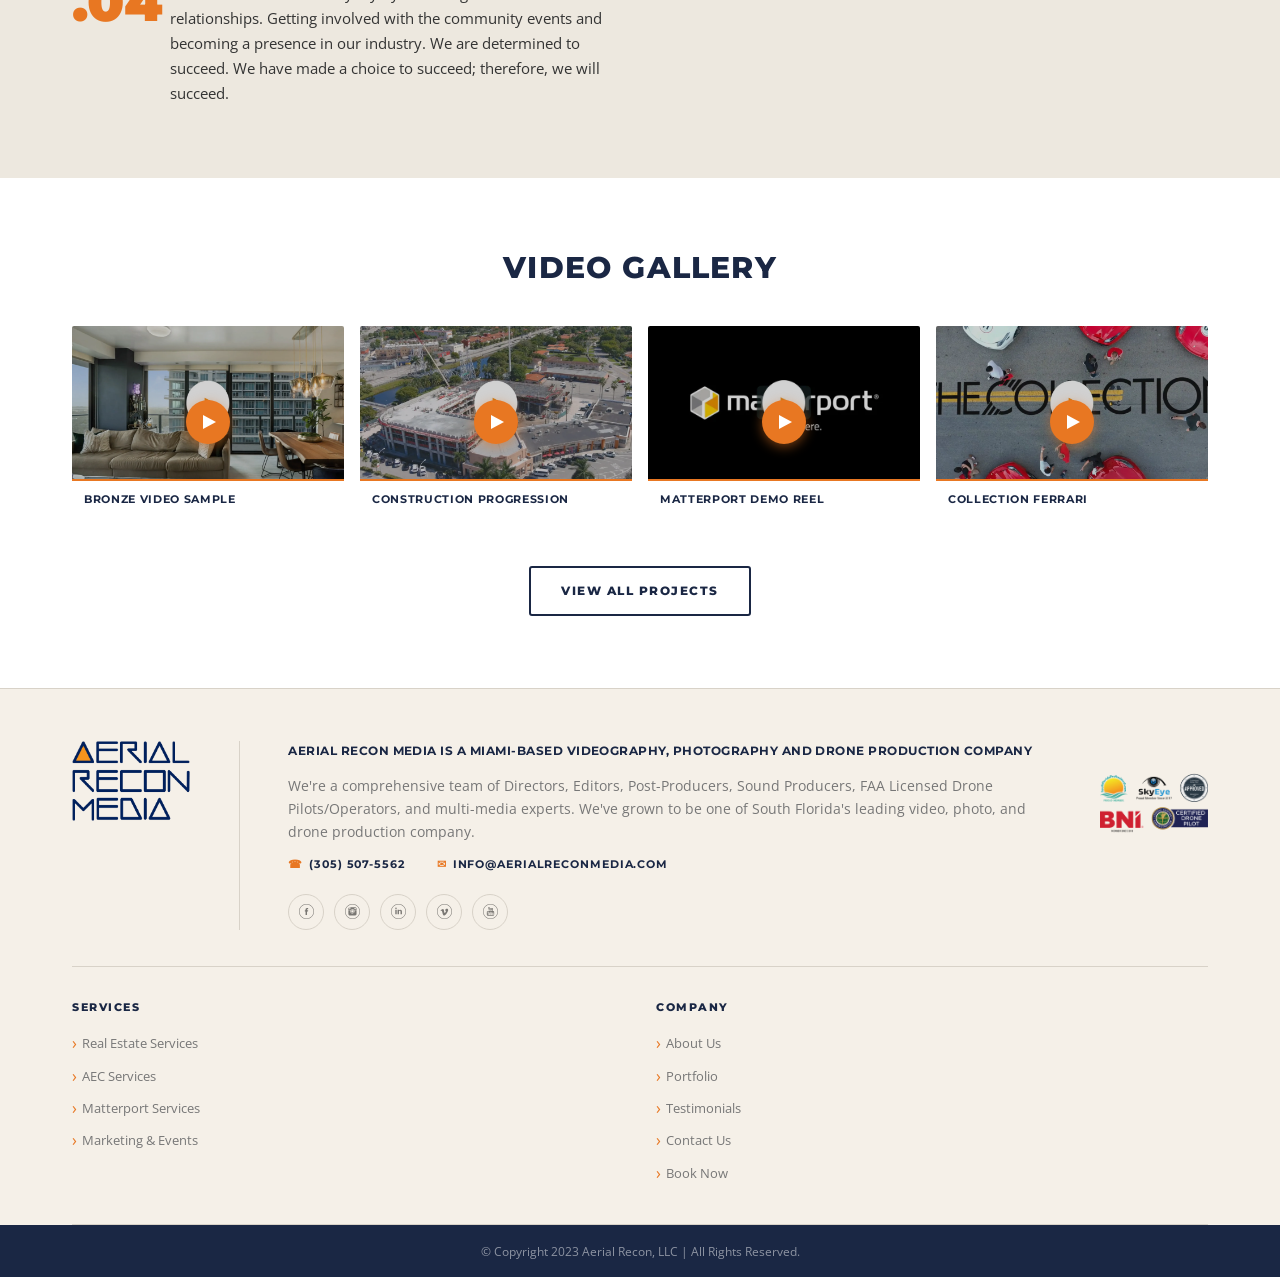
==== commit ad95cb00: "Rebuild About, Portfolio, Testimonials, Contact to match live site exactly — numbered core values, c" ====
--- a/about/index.html
+++ b/about/index.html
@@ -4,13 +4,39 @@
   <meta charset="UTF-8">
   <meta name="viewport" content="width=device-width, initial-scale=1.0, maximum-scale=1.0, user-scalable=0">
   <title>About Us | Aerial Recon Media — Miami Photography, Videography & Drone</title>
-  <meta name="description" content="Our team is dedicated to capturing stunning visuals that showcase your property, event, or business from unique perspectives.">
+  <meta name="description" content="Aerial Recon Media is the premier, full-service Photography, Videography & Inspection Drone Service company based out of Miami, FL.">
   <meta property="og:image" content="../images/hero-og.jpg">
   <link rel="icon" type="image/png" href="../images/favicon.png">
   <link rel="preconnect" href="https://fonts.googleapis.com">
   <link rel="preconnect" href="https://fonts.gstatic.com" crossorigin>
-  <link href="https://fonts.googleapis.com/css2?family=Montserrat:wght@400;700;900&family=Open+Sans:wght@400;600&display=swap" rel="stylesheet">
+  <link href="https://fonts.googleapis.com/css2?family=Montserrat:wght@400;700;800;900&family=Open+Sans:wght@400;600&display=swap" rel="stylesheet">
   <link rel="stylesheet" href="../css/style.css">
+  <style>
+    .values-numbered {
+      display: grid;
+      grid-template-columns: 1fr 1fr;
+      gap: 36px 56px;
+    }
+    .value-num-item {
+      display: grid;
+      grid-template-columns: 90px 1fr;
+      gap: 8px;
+      align-items: start;
+    }
+    .value-num-item .num {
+      font-family: var(--font-display);
+      font-weight: 900;
+      font-size: 3.4rem;
+      color: var(--orange);
+      line-height: 1;
+    }
+    .value-num-item p { font-size: 0.92rem; color: var(--body); margin: 0; padding-top: 6px; }
+    @media (max-width: 768px) {
+      .values-numbered { grid-template-columns: 1fr; }
+      .value-num-item { grid-template-columns: 70px 1fr; }
+      .value-num-item .num { font-size: 2.6rem; }
+    }
+  </style>
 </head>
 <body>
 
@@ -40,7 +66,7 @@
 </header>
 
 <nav class="mobile-nav">
-  <span class="eyebrow" style="display:block;padding:14px 24px;border-bottom:1px solid var(--border);">Services</span>
+  <span style="display:block;padding:14px 24px;border-bottom:1px solid rgba(255,255,255,0.1);font-family:var(--font-display);font-size:0.7rem;font-weight:700;text-transform:uppercase;letter-spacing:0.12em;color:rgba(255,255,255,0.5);">Services</span>
   <div class="mobile-sub">
     <a href="../real-estate/index.html">Real Estate Services</a>
     <a href="../aec/index.html">AEC Services</a>
@@ -54,127 +80,103 @@
   <div class="mobile-nav-cta"><a href="https://go.thryv.com/site/aerialreconllc/online-scheduling" target="_blank" rel="noopener">Book Now</a></div>
 </nav>
 
-<!-- ========== PAGE HERO ========== -->
-<section class="int-hero">
-  <div class="container">
-    <span class="eyebrow">Aerial Recon Media</span>
-    <h1>Full-Service Photography, Videography &amp; Drone Services</h1>
-  </div>
-</section>
-
-<!-- ========== WHO WE ARE ========== -->
-<section class="section section--dark">
+<!-- TITLE + INTRO -->
+<section class="intro-section reveal" style="padding-top:calc(var(--nav-h) + 48px);">
+  <div class="container">
+    <h2 style="font-size:clamp(1.6rem,3vw,2.2rem);">Aerial Recon Media</h2>
+    <p style="max-width:760px;">Aerial Recon Media is the premier, full-service Photography, Videography &amp; Inspection Drone Service company based out of Miami, FL. We offer an impressive array of media services for the Real Estate, Architecture, Engineering, and Construction Industry.</p>
+  </div>
+</section>
+
+<!-- VIDEO + TEXT SPLIT -->
+<section class="section section--white">
   <div class="container">
     <div class="split">
-      <div class="split__content reveal">
-        <span class="eyebrow">Aerial Recon Media</span>
-        <h2>Who We Are</h2>
-        <div class="gold-rule"></div>
-        <p>Aerial Recon Media is the premier, full-service Photography, Videography &amp; Inspection Drone Service company based out of Miami, FL. We offer an impressive array of media services for the Real Estate, Architecture, Engineering, and Construction Industry.</p>
-        <p>We pride ourselves in the quality of our work, fast turnaround, and customer satisfaction. At Aerial Recon Media, our team becomes part of your office!</p>
-        <ul style="margin-top:1.25rem;display:flex;flex-direction:column;gap:8px;">
-          <li style="font-size:0.88rem;color:var(--light);display:flex;gap:8px;"><span style="color:var(--gold);">✓</span> Blue Sky Guaranteed</li>
-          <li style="font-size:0.88rem;color:var(--light);display:flex;gap:8px;"><span style="color:var(--gold);">✓</span> 24 Hour Turn Around</li>
-          <li style="font-size:0.88rem;color:var(--light);display:flex;gap:8px;"><span style="color:var(--gold);">✓</span> Professional Videographers &amp; Photographers</li>
-          <li style="font-size:0.88rem;color:var(--light);display:flex;gap:8px;"><span style="color:var(--gold);">✓</span> FAA Commercial Drone Pilot</li>
-          <li style="font-size:0.88rem;color:var(--light);display:flex;gap:8px;"><span style="color:var(--gold);">✓</span> FAA Night Operation Waiver</li>
-          <li style="font-size:0.88rem;color:var(--light);display:flex;gap:8px;"><span style="color:var(--gold);">✓</span> Licensed and Insured</li>
+      <div class="reveal">
+        <div class="video-thumb-hero" data-vimeo="392687951">
+          <img src="../images/real-estate-backyard.webp" alt="Aerial Recon Media production still" loading="lazy">
+          <div class="video-thumb-hero__play"><div class="video-thumb-hero__play-btn"></div></div>
+        </div>
+      </div>
+      <div class="split__content reveal reveal-delay-1">
+        <h2>We Make Projects Come to Life With Video and Photography.</h2>
+        <p>Our Staff of photographers has been providing services to our community for several years. We pride our selves in the quality of our work, fast turn around, and customer satisfaction. At Aerial Recon Media our team becomes part of your office! Call us today and make your next listing stand out.</p>
+        <ul style="margin-top:1rem;display:flex;flex-direction:column;gap:6px;">
+          <li style="font-size:0.9rem;color:var(--body);">• Blue Sky Guaranteed</li>
+          <li style="font-size:0.9rem;color:var(--body);">• 24 Hour Turn Around</li>
+          <li style="font-size:0.9rem;color:var(--body);">• Professional Videographers</li>
+          <li style="font-size:0.9rem;color:var(--body);">• Professional Photographers</li>
+          <li style="font-size:0.9rem;color:var(--body);">• FAA Commercial Drone Pilot</li>
+          <li style="font-size:0.9rem;color:var(--body);">• FAA Night Operation Waiver</li>
+          <li style="font-size:0.9rem;color:var(--body);">• Licensed and Insured</li>
         </ul>
       </div>
-      <div class="split__img reveal reveal-delay-1">
-        <div class="video-wrap">
-          <iframe src="https://player.vimeo.com/video/392687951?dnt=1" title="Aerial Recon Media company overview" allow="autoplay; fullscreen; picture-in-picture" allowfullscreen loading="lazy"></iframe>
-        </div>
-      </div>
-    </div>
-  </div>
-</section>
-
-<!-- ========== CORE VALUES ========== -->
-<section class="section section--black">
+    </div>
+  </div>
+</section>
+
+<!-- CORE VALUES — NUMBERED -->
+<section class="section section--alt">
   <div class="container">
     <div class="section-head reveal">
-      <span class="eyebrow">What Drives Us</span>
       <h2>Our Core Values</h2>
-      <div class="gold-rule gold-rule--center"></div>
-    </div>
-    <div class="values-grid reveal">
-      <div class="value-item">
-        <img src="../images/value-1.svg" alt="Value 1 — Customer Service">
-        <p>We are committed to providing exceptional customer service, building strong business relationships as a trustworthy partner by contributing to our clients' businesses' success.</p>
-      </div>
-      <div class="value-item">
-        <img src="../images/value-2.svg" alt="Value 2 — Quality">
-        <p>We provide high-quality media content in a creative format that will enhance the perceived value of our clients' marketing goals and needs.</p>
-      </div>
-      <div class="value-item">
-        <img src="../images/value-3.svg" alt="Value 3 — Continuous Learning">
-        <p>We never stop learning so that we can find solutions for our clients' needs and our own. We honestly conduct business, ensuring that all parties benefit from our business dealings.</p>
-      </div>
-      <div class="value-item">
-        <img src="../images/value-4.svg" alt="Value 4 — Loyalty">
-        <p>We will build customer loyalty by nurturing our client relationships. Getting involved with the community and becoming a presence in our industry. We are determined to succeed.</p>
-      </div>
-      <div class="value-item">
-        <img src="../images/value-5.svg" alt="Value 5 — Passion">
-        <p>We are a passionate and capable team who can develop any creative requirement requested by our clients. We enjoy every aspect of our life, and we work with the best disposition, energy, and professionalism.</p>
-      </div>
-      <div class="value-item">
-        <img src="../images/value-6.svg" alt="Value 6 — Full-Service Team">
-        <p>Our team is made up of Directors, Editors, Post-Producers, Sound Producers, FAA Licensed Drone Pilots/Operators, and all the technical personnel to materialize any visual idea you have in mind.</p>
-      </div>
-      <div class="value-item" style="grid-column:2;">
-        <img src="../images/value-7.svg" alt="Value 7 — Faith &amp; Growth">
-        <p>We have faith in our abilities to grow not only our business but to grow personally as well. We challenge ourselves in every project to exceed your expectations.</p>
-      </div>
-    </div>
-  </div>
-</section>
-
-<!-- ========== VIDEO GALLERY ========== -->
-<section class="section section--dark">
+    </div>
+    <div class="values-numbered reveal">
+      <div class="value-num-item"><span class="num">.01</span><p>We are committed to providing exceptional customer service, building strong business relationships as a trustworthy partner by contributing to our clients' businesses' success.</p></div>
+      <div class="value-num-item"><span class="num">.05</span><p>We are a passionate and capable team who can develop any creative requirement requested by our clients. We enjoy every aspect of our life, and we work to start each project with the best disposition, energy, and professionalism. We are based in Miami, but we have the capacity and logistics to create, document, and edit anywhere in the world.</p></div>
+      <div class="value-num-item"><span class="num">.02</span><p>We provide high-quality media content in a creative format that will enhance the perceived value of our clients marketing goals and needs.</p></div>
+      <div class="value-num-item"><span class="num">.06</span><p>Our team is made up of Directors, Editors, Post-Producers, Sound Producers, FAA Licensed Drone Pilots/Operators, and all the technical personnel to materialize any visual idea you have in mind. We challenge ourselves in every project to exceed your expectations.</p></div>
+      <div class="value-num-item"><span class="num">.03</span><p>We never stop learning so that we know to find solutions for our clients' needs and our own. We honestly conduct business, ensuring that all parties are benefiting from our business dealings.</p></div>
+      <div class="value-num-item"><span class="num">.07</span><p>We have faith in our abilities to grow not only our business but to grow personally as well.</p></div>
+      <div class="value-num-item"><span class="num">.04</span><p>We will build customer loyalty by nurturing our client relationships. Getting involved with the community events and becoming a presence in our industry. We are determined to succeed. We have made a choice to succeed; therefore, we will succeed.</p></div>
+    </div>
+  </div>
+</section>
+
+<!-- VIDEO GALLERY -->
+<section class="section section--white">
   <div class="container">
     <div class="section-head reveal">
-      <span class="eyebrow">Our Work</span>
       <h2>Video Gallery</h2>
-      <div class="gold-rule gold-rule--center"></div>
     </div>
     <div class="video-grid reveal">
       <div class="video-thumb" data-vimeo="467194553">
         <img src="../images/about-re-videos.webp" alt="Real Estate Videos Thumbnail" loading="lazy">
-        <div class="video-thumb__play"></div>
+        <div class="video-thumb__play"><div class="video-thumb__play-btn"></div></div>
         <div class="video-thumb__title"><h4>Bronze Video Sample</h4></div>
       </div>
       <div class="video-thumb" data-vimeo="639773972">
         <img src="../images/about-construction.webp" alt="Construction Progression Thumbnail" loading="lazy">
-        <div class="video-thumb__play"></div>
+        <div class="video-thumb__play"><div class="video-thumb__play-btn"></div></div>
         <div class="video-thumb__title"><h4>Construction Progression</h4></div>
       </div>
       <div class="video-thumb" data-vimeo="306094535">
         <img src="../images/matterport-demo-reel.webp" alt="Matterport Demo Reel Thumbnail" loading="lazy">
-        <div class="video-thumb__play"></div>
+        <div class="video-thumb__play"><div class="video-thumb__play-btn"></div></div>
         <div class="video-thumb__title"><h4>Matterport Demo Reel</h4></div>
       </div>
       <div class="video-thumb" data-vimeo="300423742">
         <img src="../images/about-ferrari.webp" alt="Collection Ferrari Thumbnail" loading="lazy">
-        <div class="video-thumb__play"></div>
+        <div class="video-thumb__play"><div class="video-thumb__play-btn"></div></div>
         <div class="video-thumb__title"><h4>Collection Ferrari</h4></div>
       </div>
     </div>
     <div class="text-center mt-lg reveal">
-      <a href="../portfolio/index.html" class="btn btn--outline">View All Projects</a>
-    </div>
-  </div>
-</section>
-
-<!-- ========== FOOTER ========== -->
+      <a href="../portfolio/index.html" class="btn btn--outline-navy">View All Projects</a>
+    </div>
+  </div>
+</section>
+
+<!-- FOOTER -->
 <footer class="site-footer">
   <div class="container">
-    <div class="footer-inner">
-      <div class="footer-brand">
-        <div class="footer-logo"><img src="../images/footer-logo.webp" alt="Aerial Recon Media"></div>
-        <p>Aerial Recon Media is a Miami-based videography, photography and drone production company. We've grown to be one of South Florida's leading video, photo, and drone production companies.</p>
-        <div class="footer-contact-list">
+    <div class="footer-brand-row">
+      <div class="footer-logo"><img src="../images/footer-logo.webp" alt="Aerial Recon Media"></div>
+      <div class="footer-divider"></div>
+      <div class="footer-about">
+        <p>Aerial Recon Media is a Miami-based videography, photography and drone production company</p>
+        <p class="footer-about-sub">We're a comprehensive team of Directors, Editors, Post-Producers, Sound Producers, FAA Licensed Drone Pilots/Operators, and multi-media experts. We've grown to be one of South Florida's leading video, photo, and drone production company.</p>
+        <div class="footer-contact-row">
           <a href="tel:3055075562"><span>☎</span> (305) 507-5562</a>
           <a href="mailto:info@aerialreconmedia.com"><span>✉</span> info@aerialreconmedia.com</a>
         </div>
@@ -186,6 +188,9 @@
           <a href="https://www.youtube.com/@aerialreconmedia" target="_blank" rel="noopener" aria-label="YouTube"><img src="../images/youtube.svg" alt="YouTube"></a>
         </div>
       </div>
+      <div class="footer-assoc" style="flex-shrink:0;"><img src="../images/associations.webp" alt="Aerial Recon Media associations"></div>
+    </div>
+    <div class="footer-nav-row">
       <div class="footer-col">
         <h3>Services</h3>
         <ul>
@@ -206,7 +211,6 @@
         </ul>
       </div>
     </div>
-    <div class="footer-assoc"><img src="../images/associations.webp" alt="Aerial Recon Media professional associations"></div>
   </div>
   <div class="footer-bottom"><div class="container"><p>&copy; Copyright 2023 Aerial Recon, LLC | All Rights Reserved.</p></div></div>
 </footer>
--- a/css/style.css
+++ b/css/style.css
@@ -1,37 +1,37 @@
 /* ========================================
    AERIAL RECON MEDIA — STATIC SITE
-   ThatsKrispy Build
+   ThatsKrispy Build — v3 Light Redesign
    ======================================== */
 
 /* ---- RESET & BASE ---- */
 *, *::before, *::after { box-sizing: border-box; margin: 0; padding: 0; }
 
 :root {
-  --black:    #0a0a0a;
-  --dark:     #111111;
-  --dark-alt: #1a1a1a;
-  --mid:      #2a2a2a;
-  --border:   #333333;
-  --muted:    #888888;
-  --light:    #cccccc;
-  --white:    #ffffff;
-  --gold:     #c9a84c;
-  --gold-lt:  #e2c570;
-  --red-cta:  #b22222;
+  --cream:     #f5f0e8;
+  --cream-alt: #ede8df;
+  --white:     #ffffff;
+  --border:    #d8d2c8;
+  --navy:      #1a2744;
+  --navy-lt:   #2c3e6b;
+  --body:      #333333;
+  --muted:     #777777;
+  --orange:    #e87722;
+  --orange-lt: #f08c3a;
+  --orange-dk: #c96310;
 
   --font-display: 'Montserrat', 'Arial Black', sans-serif;
   --font-body:    'Open Sans', Arial, sans-serif;
 
-  --max:      1200px;
-  --nav-h:    80px;
-  --section-pad: 80px;
+  --max:         1200px;
+  --nav-h:       72px;
+  --section-pad: 72px;
 }
 
 html { scroll-behavior: smooth; }
 
 body {
-  background: var(--black);
-  color: var(--light);
+  background: var(--cream);
+  color: var(--body);
   font-family: var(--font-body);
   font-size: 16px;
   line-height: 1.65;
@@ -45,50 +45,51 @@
 /* ---- TYPOGRAPHY ---- */
 h1 {
   font-family: var(--font-display);
-  font-size: clamp(2rem, 5vw, 3.5rem);
+  font-size: clamp(2rem, 5vw, 3.2rem);
   font-weight: 900;
   text-transform: uppercase;
+  letter-spacing: 0.03em;
+  line-height: 1.1;
+  color: #ffffff;
+}
+h2 {
+  font-family: var(--font-display);
+  font-size: clamp(1.3rem, 2.5vw, 1.9rem);
+  font-weight: 800;
+  text-transform: uppercase;
   letter-spacing: 0.04em;
-  line-height: 1.1;
-  color: var(--white);
-}
-h2 {
-  font-family: var(--font-display);
-  font-size: clamp(1.25rem, 3vw, 2rem);
+  color: var(--navy);
+  line-height: 1.2;
+}
+h3 {
+  font-family: var(--font-display);
+  font-size: 0.8rem;
+  font-weight: 800;
+  text-transform: uppercase;
+  letter-spacing: 0.12em;
+  color: var(--navy);
+}
+h4 {
+  font-family: var(--font-display);
+  font-size: 0.85rem;
   font-weight: 700;
   text-transform: uppercase;
   letter-spacing: 0.06em;
-  color: var(--white);
-}
-h3 {
-  font-family: var(--font-display);
-  font-size: 1.1rem;
-  font-weight: 700;
-  text-transform: uppercase;
-  letter-spacing: 0.04em;
-  color: var(--white);
-}
-h4 {
-  font-family: var(--font-display);
-  font-size: 0.9rem;
-  font-weight: 700;
-  text-transform: uppercase;
-  letter-spacing: 0.06em;
-  color: var(--gold);
-  margin-bottom: 0.5rem;
-}
-p { margin-bottom: 1rem; color: var(--light); }
+  color: var(--navy);
+  margin-bottom: 0.4rem;
+}
+p { margin-bottom: 1rem; color: var(--body); line-height: 1.7; }
 p:last-child { margin-bottom: 0; }
-strong { color: var(--white); }
+strong { color: var(--navy); }
 
 .eyebrow {
   font-family: var(--font-display);
-  font-size: 0.75rem;
-  font-weight: 700;
-  text-transform: uppercase;
-  letter-spacing: 0.15em;
-  color: var(--gold);
-  margin-bottom: 0.5rem;
+  font-size: 0.7rem;
+  font-weight: 700;
+  text-transform: uppercase;
+  letter-spacing: 0.18em;
+  color: var(--orange);
+  margin-bottom: 0.4rem;
   display: block;
 }
 
@@ -96,79 +97,69 @@
 .container {
   max-width: var(--max);
   margin: 0 auto;
-  padding: 0 24px;
-}
-.section {
-  padding: var(--section-pad) 0;
-}
-.section--dark  { background: var(--dark); }
-.section--alt   { background: var(--dark-alt); }
-.section--black { background: var(--black); }
-.section--mid   { background: var(--mid); }
+  padding: 0 32px;
+}
+.section { padding: var(--section-pad) 0; }
+.section--white  { background: var(--white); }
+.section--cream  { background: var(--cream); }
+.section--alt    { background: var(--cream-alt); }
+.section--navy   { background: var(--navy); }
+.section--dark   { background: #1a1f2e; }
 
 .text-center { text-align: center; }
-.text-gold   { color: var(--gold); }
-.text-white  { color: var(--white); }
-
-.mt-sm  { margin-top: 1rem; }
-.mt-md  { margin-top: 2rem; }
-.mt-lg  { margin-top: 3rem; }
-.mb-sm  { margin-bottom: 1rem; }
-.mb-md  { margin-bottom: 2rem; }
-.mb-lg  { margin-bottom: 3rem; }
+.mt-sm { margin-top: 1rem; }
+.mt-md { margin-top: 2rem; }
+.mt-lg { margin-top: 3rem; }
+.mb-md { margin-bottom: 2rem; }
+
+/* ---- ORANGE RULE ---- */
+.orange-rule {
+  width: 48px; height: 3px;
+  background: var(--orange);
+  margin: 0.75rem 0 1.25rem;
+}
+.orange-rule--center { margin-left: auto; margin-right: auto; }
 
 /* ---- BUTTONS ---- */
 .btn {
   display: inline-block;
   font-family: var(--font-display);
-  font-size: 0.8rem;
+  font-size: 0.78rem;
   font-weight: 800;
   text-transform: uppercase;
   letter-spacing: 0.12em;
-  padding: 14px 32px;
-  border-radius: 2px;
+  padding: 13px 30px;
+  border-radius: 3px;
   cursor: pointer;
   transition: all 0.2s ease;
   text-align: center;
   border: 2px solid transparent;
 }
-.btn--gold {
-  background: var(--gold);
-  color: var(--black);
-  border-color: var(--gold);
-}
-.btn--gold:hover {
-  background: var(--gold-lt);
-  border-color: var(--gold-lt);
-}
-.btn--outline {
+.btn--orange {
+  background: var(--orange);
+  color: #fff;
+  border-color: var(--orange);
+}
+.btn--orange:hover { background: var(--orange-dk); border-color: var(--orange-dk); }
+.btn--navy {
+  background: var(--navy);
+  color: #fff;
+  border-color: var(--navy);
+}
+.btn--navy:hover { background: var(--navy-lt); border-color: var(--navy-lt); }
+.btn--outline-navy {
   background: transparent;
-  color: var(--white);
-  border-color: var(--white);
-}
-.btn--outline:hover {
-  background: var(--white);
-  color: var(--black);
-}
-.btn--red {
-  background: var(--red-cta);
-  color: var(--white);
-  border-color: var(--red-cta);
-}
-.btn--red:hover {
-  background: #8b0000;
-  border-color: #8b0000;
-}
-.btn--sm { padding: 10px 22px; font-size: 0.75rem; }
-
-/* ---- DIVIDER ---- */
-.gold-rule {
-  width: 60px;
-  height: 3px;
-  background: var(--gold);
-  margin: 1rem 0 1.5rem;
-}
-.gold-rule--center { margin-left: auto; margin-right: auto; }
+  color: var(--navy);
+  border-color: var(--navy);
+}
+.btn--outline-navy:hover { background: var(--navy); color: #fff; }
+.btn--outline-white {
+  background: transparent;
+  color: #fff;
+  border-color: #fff;
+}
+.btn--outline-white:hover { background: #fff; color: var(--navy); }
+.btn--sm { padding: 9px 20px; font-size: 0.72rem; }
 
 /* ============================================
    NAVIGATION
@@ -178,103 +169,90 @@
   top: 0; left: 0; right: 0;
   z-index: 1000;
   height: var(--nav-h);
-  background: rgba(10,10,10,0.96);
-  backdrop-filter: blur(8px);
-  border-bottom: 1px solid rgba(201,168,76,0.2);
+  background: var(--navy);
   display: flex;
   align-items: center;
 }
 .nav-inner {
   max-width: var(--max);
   margin: 0 auto;
-  padding: 0 24px;
+  padding: 0 32px;
   width: 100%;
   display: flex;
   align-items: center;
   justify-content: space-between;
 }
-.nav-logo img {
-  height: 48px;
-  width: auto;
-}
+.nav-logo img { height: 44px; width: auto; }
+
 .nav-links {
   display: flex;
   align-items: center;
-  gap: 2rem;
-}
-.nav-links > li {
-  position: relative;
+  gap: 1.75rem;
 }
 .nav-links > li > a {
   font-family: var(--font-display);
-  font-size: 0.72rem;
+  font-size: 0.7rem;
   font-weight: 700;
   text-transform: uppercase;
   letter-spacing: 0.1em;
-  color: var(--light);
+  color: rgba(255,255,255,0.85);
   transition: color 0.2s;
-  padding: 8px 0;
+  padding: 6px 0;
   display: flex;
   align-items: center;
   gap: 4px;
 }
 .nav-links > li > a:hover,
-.nav-links > li > a.active { color: var(--gold); }
-
-/* Dropdown */
+.nav-links > li > a.active { color: var(--orange); }
+
 .has-dropdown { position: relative; }
 .has-dropdown > a::after {
   content: '▾';
-  font-size: 0.65rem;
-  color: var(--gold);
+  font-size: 0.6rem;
+  color: var(--orange);
+  margin-left: 2px;
 }
 .dropdown {
   display: none;
   position: absolute;
-  top: calc(100% + 8px);
+  top: calc(100% + 12px);
   left: 0;
-  background: var(--dark);
-  border: 1px solid var(--border);
-  border-top: 2px solid var(--gold);
+  background: var(--white);
+  border-top: 3px solid var(--orange);
+  box-shadow: 0 8px 24px rgba(0,0,0,0.15);
   min-width: 240px;
   z-index: 100;
 }
 .has-dropdown:hover .dropdown { display: block; }
 .dropdown a {
   display: block;
-  padding: 12px 20px;
-  font-family: var(--font-display);
-  font-size: 0.7rem;
+  padding: 11px 20px;
+  font-family: var(--font-display);
+  font-size: 0.68rem;
   font-weight: 700;
   text-transform: uppercase;
   letter-spacing: 0.08em;
-  color: var(--light);
+  color: var(--navy);
   border-bottom: 1px solid var(--border);
   transition: all 0.15s;
 }
 .dropdown a:last-child { border-bottom: none; }
-.dropdown a:hover {
-  color: var(--gold);
-  background: rgba(201,168,76,0.06);
-  padding-left: 26px;
-}
-
-/* CTA button in nav */
+.dropdown a:hover { color: var(--orange); padding-left: 26px; background: var(--cream); }
+
 .nav-cta {
   font-family: var(--font-display);
-  font-size: 0.7rem;
+  font-size: 0.68rem;
   font-weight: 800;
   text-transform: uppercase;
   letter-spacing: 0.12em;
-  background: var(--gold);
-  color: var(--black) !important;
-  padding: 10px 20px;
-  border-radius: 2px;
+  background: var(--orange);
+  color: #fff !important;
+  padding: 9px 18px;
+  border-radius: 3px;
   transition: background 0.2s;
 }
-.nav-cta:hover { background: var(--gold-lt) !important; color: var(--black) !important; }
-
-/* Mobile hamburger */
+.nav-cta:hover { background: var(--orange-dk) !important; }
+
 .nav-toggle {
   display: none;
   flex-direction: column;
@@ -286,85 +264,75 @@
 }
 .nav-toggle span {
   display: block;
-  width: 24px;
-  height: 2px;
-  background: var(--white);
+  width: 24px; height: 2px;
+  background: #fff;
   transition: all 0.25s;
 }
 .nav-toggle.open span:nth-child(1) { transform: translateY(7px) rotate(45deg); }
 .nav-toggle.open span:nth-child(2) { opacity: 0; }
 .nav-toggle.open span:nth-child(3) { transform: translateY(-7px) rotate(-45deg); }
 
-/* Mobile nav */
 .mobile-nav {
   display: none;
   position: fixed;
   top: var(--nav-h);
   left: 0; right: 0;
-  background: var(--dark);
-  border-bottom: 2px solid var(--gold);
+  background: var(--navy);
   z-index: 999;
   overflow-y: auto;
   max-height: calc(100vh - var(--nav-h));
+  border-top: 2px solid var(--orange);
 }
 .mobile-nav.open { display: block; }
 .mobile-nav a {
   display: block;
   padding: 14px 24px;
   font-family: var(--font-display);
-  font-size: 0.8rem;
+  font-size: 0.78rem;
   font-weight: 700;
   text-transform: uppercase;
   letter-spacing: 0.08em;
-  color: var(--light);
-  border-bottom: 1px solid var(--border);
+  color: rgba(255,255,255,0.8);
+  border-bottom: 1px solid rgba(255,255,255,0.08);
   transition: color 0.15s;
 }
-.mobile-nav a:hover { color: var(--gold); }
+.mobile-nav a:hover { color: var(--orange); }
 .mobile-nav .mobile-sub a {
   padding-left: 40px;
-  font-size: 0.72rem;
-  color: var(--muted);
-  background: rgba(0,0,0,0.3);
-}
-.mobile-nav .mobile-sub a:hover { color: var(--gold); }
-.mobile-nav-cta {
-  padding: 20px 24px;
-}
+  font-size: 0.7rem;
+  color: rgba(255,255,255,0.55);
+  background: rgba(0,0,0,0.2);
+}
+.mobile-nav .mobile-sub a:hover { color: var(--orange); }
+.mobile-nav-cta { padding: 20px 24px; }
 .mobile-nav-cta a {
   display: block;
   text-align: center;
-  background: var(--gold);
-  color: var(--black) !important;
+  background: var(--orange);
+  color: #fff !important;
   font-family: var(--font-display);
   font-weight: 800;
-  font-size: 0.8rem;
+  font-size: 0.78rem;
   letter-spacing: 0.12em;
   padding: 14px;
-  border-radius: 2px;
+  border-radius: 3px;
   border-bottom: none !important;
 }
 
 /* ============================================
-   PAGE HEADER / HERO
-   ============================================ */
-.page-hero {
-  padding-top: var(--nav-h);
-  background: var(--dark);
-  position: relative;
-  overflow: hidden;
-}
-/* Home hero — full viewport with Vimeo embed behind */
+   HERO — FULL PHOTO with dark overlay
+   ============================================ */
 .home-hero {
   min-height: 100vh;
+  position: relative;
   display: flex;
   flex-direction: column;
   align-items: center;
   justify-content: center;
   text-align: center;
-  position: relative;
   padding-top: var(--nav-h);
-  background: var(--black);
+  background: var(--navy);
+  overflow: hidden;
 }
 .home-hero__video-wrap {
   position: absolute;
@@ -385,88 +353,180 @@
 .home-hero__overlay {
   position: absolute;
   inset: 0;
-  background: linear-gradient(
-    to bottom,
-    rgba(0,0,0,0.55) 0%,
-    rgba(0,0,0,0.7) 60%,
-    rgba(0,0,0,0.9) 100%
-  );
+  background: linear-gradient(to bottom, rgba(20,30,60,0.55) 0%, rgba(20,30,60,0.72) 100%);
 }
 .home-hero__content {
   position: relative;
   z-index: 2;
   padding: 0 24px;
-  max-width: 900px;
-}
-.home-hero__eyebrow {
+  max-width: 860px;
+}
+.home-hero__sub {
+  font-family: var(--font-display);
+  font-size: 0.72rem;
+  font-weight: 700;
+  text-transform: uppercase;
+  letter-spacing: 0.22em;
+  color: rgba(255,255,255,0.75);
+  margin-bottom: 1rem;
+}
+.home-hero h1 { margin-bottom: 1.75rem; }
+
+/* Services menu button — bordered white pill on hero */
+.hero-services-btn {
   display: inline-block;
   font-family: var(--font-display);
-  font-size: 0.7rem;
-  font-weight: 700;
-  text-transform: uppercase;
-  letter-spacing: 0.2em;
-  color: var(--gold);
-  border: 1px solid var(--gold);
-  padding: 6px 16px;
-  margin-bottom: 1.5rem;
-}
-.home-hero__h1 {
-  color: var(--white);
+  font-size: 0.72rem;
+  font-weight: 700;
+  text-transform: uppercase;
+  letter-spacing: 0.14em;
+  color: #fff;
+  border: 1.5px solid rgba(255,255,255,0.6);
+  padding: 10px 28px;
   margin-bottom: 2rem;
-}
-.home-hero__scroll {
-  position: absolute;
-  bottom: 32px;
-  left: 50%;
-  transform: translateX(-50%);
-  z-index: 2;
-  display: flex;
-  flex-direction: column;
-  align-items: center;
-  gap: 8px;
-  color: var(--muted);
-  font-size: 0.7rem;
-  font-family: var(--font-display);
-  letter-spacing: 0.1em;
-  text-transform: uppercase;
-  animation: bounceY 2s infinite;
-}
-.home-hero__scroll::after {
-  content: '↓';
-  font-size: 1.2rem;
-  color: var(--gold);
-}
-@keyframes bounceY {
-  0%,100% { transform: translateX(-50%) translateY(0); }
-  50% { transform: translateX(-50%) translateY(8px); }
-}
-
-/* Interior page header */
+  transition: all 0.2s;
+}
+.hero-services-btn:hover { background: rgba(255,255,255,0.12); border-color: #fff; }
+
+.hero-cta-group {
+  display: flex;
+  gap: 14px;
+  justify-content: center;
+  flex-wrap: wrap;
+}
+
+/* ============================================
+   INTERIOR PAGE HERO
+   ============================================ */
 .int-hero {
-  padding: calc(var(--nav-h) + 60px) 0 60px;
-  background: var(--dark);
+  padding: calc(var(--nav-h) + 56px) 0 52px;
+  background: var(--navy);
   text-align: center;
   position: relative;
 }
+.int-hero h1 { font-size: clamp(1.6rem, 4vw, 2.6rem); }
 .int-hero::after {
   content: '';
   display: block;
   position: absolute;
   bottom: 0; left: 0; right: 0;
   height: 3px;
-  background: linear-gradient(90deg, transparent, var(--gold), transparent);
-}
-
-/* ============================================
-   VIDEO EMBED — INLINE
+  background: linear-gradient(90deg, transparent, var(--orange), transparent);
+}
+
+/* ============================================
+   INTRO TEXT — centered
+   ============================================ */
+.intro-section {
+  background: var(--white);
+  padding: 56px 0;
+  text-align: center;
+}
+.intro-section h2 { color: var(--navy); margin-bottom: 0.75rem; }
+.intro-section p { max-width: 680px; margin: 0 auto; color: var(--muted); font-size: 0.95rem; }
+
+/* ============================================
+   SERVICE CARDS — 4-up compact grid
+   ============================================ */
+.service-cards {
+  display: grid;
+  grid-template-columns: repeat(4, 1fr);
+  gap: 0;
+  background: var(--cream);
+}
+.service-card {
+  position: relative;
+  overflow: hidden;
+  aspect-ratio: 1 / 1;
+}
+.service-card img {
+  width: 100%;
+  height: 100%;
+  object-fit: cover;
+  transition: transform 0.5s ease;
+  filter: brightness(0.72);
+}
+.service-card:hover img { transform: scale(1.06); filter: brightness(0.85); }
+.service-card__label {
+  position: absolute;
+  bottom: 0; left: 0; right: 0;
+  padding: 20px 16px 18px;
+  background: linear-gradient(to top, rgba(15,25,55,0.95) 0%, transparent 100%);
+  text-align: center;
+}
+.service-card__label h2 {
+  font-size: 0.72rem;
+  letter-spacing: 0.08em;
+  color: #fff;
+  line-height: 1.3;
+}
+.service-card__link { position: absolute; inset: 0; z-index: 2; }
+
+/* ============================================
+   SPLIT — text + video/image
+   ============================================ */
+.split {
+  display: grid;
+  grid-template-columns: 1fr 1fr;
+  gap: 56px;
+  align-items: center;
+}
+.split--reverse .split__img { order: -1; }
+.split__img img { width: 100%; }
+.split__content h2 { color: var(--navy); margin-bottom: 0.6rem; }
+.split__content p { color: var(--body); }
+
+/* Video thumbnail play button style (click-to-play) */
+.video-thumb-hero {
+  position: relative;
+  cursor: pointer;
+  overflow: hidden;
+}
+.video-thumb-hero img {
+  width: 100%;
+  display: block;
+  transition: filter 0.3s;
+}
+.video-thumb-hero:hover img { filter: brightness(0.9); }
+.video-thumb-hero__play {
+  position: absolute;
+  inset: 0;
+  display: flex;
+  align-items: center;
+  justify-content: center;
+}
+.video-thumb-hero__play-btn {
+  width: 64px; height: 64px;
+  background: var(--orange);
+  border-radius: 50%;
+  display: flex;
+  align-items: center;
+  justify-content: center;
+  box-shadow: 0 4px 20px rgba(232,119,34,0.5);
+  transition: transform 0.2s, background 0.2s;
+}
+.video-thumb-hero:hover .video-thumb-hero__play-btn {
+  transform: scale(1.1);
+  background: var(--orange-dk);
+}
+.video-thumb-hero__play-btn::after {
+  content: '';
+  border-style: solid;
+  border-width: 10px 0 10px 18px;
+  border-color: transparent transparent transparent #fff;
+  margin-left: 4px;
+}
+
+/* ============================================
+   VIDEO EMBED — inline
    ============================================ */
 .video-wrap {
   position: relative;
   padding-bottom: 56.25%;
   height: 0;
   overflow: hidden;
-  background: var(--black);
-  border: 1px solid var(--border);
+  background: #000;
+  border-radius: 2px;
 }
 .video-wrap iframe {
   position: absolute;
@@ -474,13 +534,9 @@
   width: 100%; height: 100%;
   border: none;
 }
-.video-wrap--constrained {
-  max-width: 800px;
-  margin: 0 auto;
-}
-
-/* ============================================
-   VIDEO LIGHTBOX / MODAL
+
+/* ============================================
+   VIDEO LIGHTBOX
    ============================================ */
 .video-modal {
   display: none;
@@ -499,129 +555,211 @@
 }
 .video-modal__close {
   position: absolute;
-  top: -40px;
-  right: 0;
+  top: -40px; right: 0;
   background: none;
   border: none;
-  color: var(--white);
-  font-size: 2rem;
+  color: #fff;
+  font-size: 2.2rem;
   cursor: pointer;
   line-height: 1;
-  font-family: var(--font-display);
-}
-.video-modal__close:hover { color: var(--gold); }
-
-/* ============================================
-   SERVICE CARDS — HOMEPAGE
-   ============================================ */
-.service-cards {
+}
+.video-modal__close:hover { color: var(--orange); }
+
+/* ============================================
+   REVIEWS / GOOGLE REVIEWS STRIP
+   ============================================ */
+.reviews-strip {
+  background: var(--white);
+  padding: 56px 0;
+  overflow: hidden;
+}
+.reviews-grid {
   display: grid;
-  grid-template-columns: repeat(4, 1fr);
-  gap: 0;
-}
-.service-card {
-  position: relative;
-  overflow: hidden;
-  aspect-ratio: 3/4;
-}
-.service-card img {
-  width: 100%;
-  height: 100%;
-  object-fit: cover;
-  transition: transform 0.5s ease;
-  filter: brightness(0.75);
-}
-.service-card:hover img {
-  transform: scale(1.05);
-  filter: brightness(0.9);
-}
-.service-card__label {
-  position: absolute;
-  bottom: 0; left: 0; right: 0;
-  padding: 24px 20px 20px;
-  background: linear-gradient(to top, rgba(0,0,0,0.95), transparent);
-  text-align: center;
-}
-.service-card__label h2 {
-  font-size: 0.85rem;
-  letter-spacing: 0.1em;
-}
-.service-card__link {
-  position: absolute;
-  inset: 0;
-  z-index: 2;
-}
-
-/* ============================================
-   ABOUT / TEXT + IMAGE SPLIT
-   ============================================ */
-.split {
+  grid-template-columns: repeat(3, 1fr);
+  gap: 20px;
+}
+.review-card {
+  background: var(--white);
+  border: 1px solid var(--border);
+  border-radius: 4px;
+  padding: 24px;
+  box-shadow: 0 2px 12px rgba(0,0,0,0.05);
+}
+.review-stars {
+  display: flex;
+  gap: 2px;
+  margin-bottom: 10px;
+}
+.review-stars span {
+  color: #fbbc04;
+  font-size: 1rem;
+}
+.review-badge {
+  display: flex;
+  align-items: center;
+  gap: 6px;
+  margin-bottom: 12px;
+}
+.review-badge .verified {
+  width: 16px; height: 16px;
+  background: #4285f4;
+  border-radius: 50%;
+  display: flex;
+  align-items: center;
+  justify-content: center;
+  color: #fff;
+  font-size: 0.6rem;
+}
+.review-badge .g-icon {
+  font-family: var(--font-display);
+  font-weight: 900;
+  font-size: 1rem;
+  color: #4285f4;
+  margin-left: auto;
+}
+.review-card p {
+  font-size: 0.88rem;
+  color: var(--body);
+  line-height: 1.6;
+  margin-bottom: 1rem;
+}
+.review-read-more {
+  font-size: 0.78rem;
+  color: var(--muted);
+  cursor: pointer;
+}
+.reviewer {
+  display: flex;
+  align-items: center;
+  gap: 10px;
+  margin-top: 12px;
+  padding-top: 12px;
+  border-top: 1px solid var(--border);
+}
+.reviewer-avatar {
+  width: 36px; height: 36px;
+  border-radius: 50%;
+  background: var(--navy);
+  display: flex;
+  align-items: center;
+  justify-content: center;
+  color: #fff;
+  font-family: var(--font-display);
+  font-size: 0.75rem;
+  font-weight: 700;
+  flex-shrink: 0;
+}
+.reviewer-info strong {
+  display: block;
+  font-family: var(--font-display);
+  font-size: 0.75rem;
+  font-weight: 700;
+  color: var(--navy);
+}
+.reviewer-info span {
+  font-size: 0.72rem;
+  color: var(--muted);
+}
+
+/* ============================================
+   PORTFOLIO FEATURE — 2-up images + caption below
+   ============================================ */
+.portfolio-feature {
+  background: var(--cream);
+  padding: var(--section-pad) 0;
+}
+.portfolio-2up {
   display: grid;
   grid-template-columns: 1fr 1fr;
-  gap: 60px;
-  align-items: center;
-}
-.split--reverse .split__img { order: -1; }
-.split__img img {
+  gap: 20px;
+  margin-bottom: 20px;
+}
+.portfolio-2up-item img {
   width: 100%;
-  border: 1px solid var(--border);
-}
-.split__content { }
-
-/* ============================================
-   3-COL FEATURE GRID (trust points)
-   ============================================ */
+  aspect-ratio: 16/10;
+  object-fit: cover;
+  display: block;
+  transition: transform 0.3s;
+}
+.portfolio-2up-item:hover img { transform: scale(1.02); }
+.portfolio-2up-item { overflow: hidden; }
+.portfolio-2up-caption {
+  margin-top: 10px;
+}
+.portfolio-2up-caption h4 {
+  font-size: 0.82rem;
+  color: var(--navy);
+  margin-bottom: 2px;
+}
+.portfolio-2up-caption p {
+  font-size: 0.8rem;
+  color: var(--muted);
+  margin: 0;
+}
+
+/* ============================================
+   CTA STRIP
+   ============================================ */
+.cta-strip {
+  background: var(--white);
+  border-top: 1px solid var(--border);
+  border-bottom: 1px solid var(--border);
+  padding: 56px 0;
+  text-align: center;
+}
+.cta-strip h2 { margin-bottom: 0.5rem; color: var(--navy); font-size: clamp(1.2rem, 2.5vw, 1.8rem); }
+.cta-strip p { color: var(--muted); margin-bottom: 1.75rem; }
+
+/* ============================================
+   TRUST GRID — 3-col, centered, clean
+   ============================================ */
+.trust-section {
+  background: var(--white);
+  padding: 56px 0;
+}
 .trust-grid {
   display: grid;
   grid-template-columns: repeat(3, 1fr);
-  gap: 2px;
-  background: var(--border);
-}
-.trust-col {
-  background: var(--dark-alt);
-  padding: 40px 32px;
+  gap: 32px;
+  text-align: center;
 }
 .trust-col h3 {
-  font-size: 0.75rem;
-  color: var(--gold);
+  font-size: 0.72rem;
   letter-spacing: 0.14em;
-  margin-bottom: 1rem;
+  color: var(--navy);
+  margin-bottom: 1.25rem;
+  padding-bottom: 0.6rem;
+  border-bottom: 2px solid var(--orange);
+  display: inline-block;
 }
 .trust-col li {
-  padding: 6px 0;
+  padding: 7px 0;
   border-bottom: 1px solid var(--border);
   font-size: 0.88rem;
-  color: var(--light);
+  color: var(--body);
 }
 .trust-col li:last-child { border-bottom: none; }
-.trust-col li::before {
-  content: '→ ';
-  color: var(--gold);
-  font-weight: 700;
-}
-
-/* ============================================
-   PHOTO GALLERY GRID
+
+/* ============================================
+   PHOTO GALLERY — 3x2 no gap
    ============================================ */
 .photo-grid {
   display: grid;
   grid-template-columns: repeat(3, 1fr);
-  gap: 4px;
+  gap: 3px;
 }
 .photo-grid img {
   width: 100%;
   aspect-ratio: 4/3;
   object-fit: cover;
-  transition: transform 0.3s ease, filter 0.3s ease;
-  filter: brightness(0.85);
-}
-.photo-grid img:hover {
-  transform: scale(1.02);
-  filter: brightness(1);
-}
-
-/* ============================================
-   VIDEO THUMBNAIL GALLERY
+  display: block;
+  transition: transform 0.3s, filter 0.3s;
+  filter: brightness(0.92);
+}
+.photo-grid img:hover { transform: scale(1.03); filter: brightness(1); }
+
+/* ============================================
+   VIDEO GALLERY GRID
    ============================================ */
 .video-grid {
   display: grid;
@@ -632,99 +770,96 @@
   cursor: pointer;
   position: relative;
   overflow: hidden;
-  border: 1px solid var(--border);
+  border-radius: 2px;
 }
 .video-thumb img {
   width: 100%;
   aspect-ratio: 16/9;
   object-fit: cover;
-  transition: transform 0.3s;
-  filter: brightness(0.8);
-}
-.video-thumb:hover img {
-  transform: scale(1.05);
-  filter: brightness(1);
-}
+  display: block;
+  transition: transform 0.3s, filter 0.3s;
+  filter: brightness(0.82);
+}
+.video-thumb:hover img { transform: scale(1.04); filter: brightness(1); }
 .video-thumb__play {
   position: absolute;
   inset: 0;
   display: flex;
   align-items: center;
   justify-content: center;
-  background: rgba(0,0,0,0.3);
-  transition: background 0.2s;
-}
-.video-thumb:hover .video-thumb__play { background: rgba(0,0,0,0.1); }
-.video-thumb__play::after {
-  content: '▶';
-  font-size: 2.5rem;
-  color: rgba(255,255,255,0.9);
-  text-shadow: 0 2px 12px rgba(0,0,0,0.7);
+}
+.video-thumb__play-btn {
+  width: 44px; height: 44px;
+  background: var(--orange);
+  border-radius: 50%;
+  display: flex;
+  align-items: center;
+  justify-content: center;
+  box-shadow: 0 3px 12px rgba(232,119,34,0.5);
   transition: transform 0.2s;
 }
-.video-thumb:hover .video-thumb__play::after { transform: scale(1.15); }
+.video-thumb:hover .video-thumb__play-btn { transform: scale(1.15); }
+.video-thumb__play-btn::after {
+  content: '';
+  border-style: solid;
+  border-width: 7px 0 7px 13px;
+  border-color: transparent transparent transparent #fff;
+  margin-left: 3px;
+}
 .video-thumb__title {
-  padding: 10px 12px;
-  background: var(--dark);
+  padding: 9px 12px;
+  background: var(--white);
+  border-top: 2px solid var(--orange);
 }
 .video-thumb__title h4 {
-  font-size: 0.72rem;
-  color: var(--gold);
+  font-size: 0.7rem;
+  color: var(--navy);
   margin: 0;
 }
 
-/* ============================================
-   MATTERPORT LINK CARDS
-   ============================================ */
+/* Matterport cards */
 .matterport-card {
+  display: block;
   cursor: pointer;
   position: relative;
   overflow: hidden;
-  border: 1px solid var(--border);
-  display: block;
+  border-radius: 2px;
 }
 .matterport-card img {
   width: 100%;
   aspect-ratio: 16/9;
   object-fit: cover;
   transition: transform 0.3s;
-  filter: brightness(0.8);
-}
-.matterport-card:hover img {
-  transform: scale(1.05);
-  filter: brightness(1);
-}
+  filter: brightness(0.82);
+}
+.matterport-card:hover img { transform: scale(1.04); filter: brightness(1); }
 .matterport-card__overlay {
   position: absolute;
   inset: 0;
   display: flex;
   align-items: center;
   justify-content: center;
-  background: rgba(0,0,0,0.3);
 }
 .matterport-card__overlay::after {
   content: '⊕ Explore 3D';
   font-family: var(--font-display);
-  font-size: 0.75rem;
+  font-size: 0.72rem;
   font-weight: 700;
   letter-spacing: 0.1em;
   text-transform: uppercase;
-  color: var(--white);
-  background: rgba(201,168,76,0.85);
+  color: #fff;
+  background: rgba(232,119,34,0.88);
   padding: 10px 18px;
 }
 .matterport-card__title {
-  padding: 10px 12px;
-  background: var(--dark);
-}
-.matterport-card__title h4 {
-  font-size: 0.72rem;
-  color: var(--gold);
-  margin: 0;
-}
-
-/* ============================================
-   CORE VALUES (About page)
+  padding: 9px 12px;
+  background: var(--white);
+  border-top: 2px solid var(--orange);
+}
+.matterport-card__title h4 { font-size: 0.7rem; color: var(--navy); margin: 0; }
+
+/* ============================================
+   CORE VALUES
    ============================================ */
 .values-grid {
   display: grid;
@@ -733,23 +868,43 @@
   background: var(--border);
 }
 .value-item {
-  background: var(--dark);
-  padding: 36px 28px;
+  background: var(--white);
+  padding: 32px 28px;
   display: flex;
   flex-direction: column;
-  gap: 1rem;
+  gap: 0.85rem;
 }
 .value-item img {
-  width: 48px;
-  height: 48px;
-  filter: brightness(0) saturate(100%) invert(72%) sepia(42%) saturate(451%) hue-rotate(4deg) brightness(95%) contrast(90%);
-}
-.value-item p {
-  font-size: 0.88rem;
-  line-height: 1.7;
-  color: var(--light);
-  margin: 0;
-}
+  width: 44px; height: 44px;
+  filter: brightness(0) saturate(100%) invert(42%) sepia(60%) saturate(700%) hue-rotate(350deg) brightness(95%) contrast(95%);
+}
+.value-item p { font-size: 0.88rem; color: var(--body); line-height: 1.7; margin: 0; }
+
+/* ============================================
+   BENEFITS
+   ============================================ */
+.benefit-grid {
+  display: grid;
+  grid-template-columns: repeat(3, 1fr);
+  gap: 32px;
+}
+.benefit-item h3 {
+  font-size: 0.8rem;
+  letter-spacing: 0.1em;
+  color: var(--navy);
+  margin-bottom: 0.65rem;
+  display: flex;
+  align-items: center;
+  gap: 8px;
+}
+.benefit-item h3::before {
+  content: '';
+  display: inline-block;
+  width: 18px; height: 2px;
+  background: var(--orange);
+  flex-shrink: 0;
+}
+.benefit-item p { font-size: 0.88rem; color: var(--muted); }
 
 /* ============================================
    CONTACT FORM
@@ -760,30 +915,28 @@
   gap: 60px;
   align-items: start;
 }
-.form-group {
-  margin-bottom: 1.25rem;
-}
+.form-group { margin-bottom: 1.2rem; }
 .form-group label {
   display: block;
   font-family: var(--font-display);
-  font-size: 0.7rem;
+  font-size: 0.68rem;
   font-weight: 700;
   text-transform: uppercase;
   letter-spacing: 0.1em;
-  color: var(--light);
-  margin-bottom: 6px;
-}
-.form-group label span { color: var(--gold); }
+  color: var(--navy);
+  margin-bottom: 5px;
+}
+.form-group label span { color: var(--orange); }
 .form-group input,
 .form-group select,
 .form-group textarea {
   width: 100%;
-  background: var(--dark-alt);
+  background: var(--white);
   border: 1px solid var(--border);
-  color: var(--white);
+  color: var(--body);
   font-family: var(--font-body);
   font-size: 0.9rem;
-  padding: 12px 16px;
+  padding: 11px 14px;
   border-radius: 2px;
   transition: border-color 0.2s;
   outline: none;
@@ -791,257 +944,177 @@
 }
 .form-group input:focus,
 .form-group select:focus,
-.form-group textarea:focus {
-  border-color: var(--gold);
-}
+.form-group textarea:focus { border-color: var(--orange); }
 .form-group select {
   cursor: pointer;
-  background-image: url("data:image/svg+xml,%3Csvg xmlns='http://www.w3.org/2000/svg' width='12' height='8' viewBox='0 0 12 8'%3E%3Cpath d='M1 1l5 5 5-5' stroke='%23c9a84c' stroke-width='2' fill='none'/%3E%3C/svg%3E");
+  background-image: url("data:image/svg+xml,%3Csvg xmlns='http://www.w3.org/2000/svg' width='12' height='8' viewBox='0 0 12 8'%3E%3Cpath d='M1 1l5 5 5-5' stroke='%23e87722' stroke-width='2' fill='none'/%3E%3C/svg%3E");
   background-repeat: no-repeat;
-  background-position: right 14px center;
-  padding-right: 36px;
-}
-.form-group option { background: var(--dark-alt); }
-.form-group textarea { resize: vertical; min-height: 120px; }
-.form-status {
-  display: none;
-  padding: 14px 18px;
-  border-radius: 2px;
-  font-family: var(--font-display);
-  font-size: 0.8rem;
-  font-weight: 700;
-  text-transform: uppercase;
-  letter-spacing: 0.08em;
-  margin-top: 1rem;
-}
-.form-status--success { background: rgba(50,150,50,0.15); border: 1px solid #396; color: #6d6; display: block; }
-.form-status--error   { background: rgba(150,50,50,0.15); border: 1px solid #933; color: #f88; display: block; }
-
-/* Contact info block */
-.contact-info { }
+  background-position: right 13px center;
+  padding-right: 34px;
+}
+.form-group option { background: #fff; color: var(--body); }
+.form-group textarea { resize: vertical; min-height: 110px; }
+.form-status { display: none; padding: 12px 16px; border-radius: 2px; font-size: 0.82rem; margin-top: 0.75rem; }
+.form-status--success { background: #e8f5e9; border: 1px solid #4caf50; color: #2e7d32; display: block; }
+.form-status--error   { background: #fce8e6; border: 1px solid #e53935; color: #b71c1c; display: block; }
+
 .contact-info-item {
   display: flex;
-  gap: 16px;
+  gap: 14px;
   align-items: flex-start;
-  padding: 20px 0;
+  padding: 18px 0;
   border-bottom: 1px solid var(--border);
 }
 .contact-info-item:first-child { padding-top: 0; }
 .contact-info-item:last-child { border-bottom: none; }
-.contact-info-icon {
-  font-size: 1.2rem;
-  color: var(--gold);
+.contact-info-icon { font-size: 1.1rem; color: var(--orange); flex-shrink: 0; margin-top: 2px; }
+.contact-info-item h3 { font-size: 0.68rem; letter-spacing: 0.12em; color: var(--orange); margin-bottom: 3px; }
+.contact-info-item a { color: var(--body); transition: color 0.2s; }
+.contact-info-item a:hover { color: var(--orange); }
+
+/* ============================================
+   SECTION HEAD
+   ============================================ */
+.section-head { text-align: center; margin-bottom: 2.5rem; }
+.section-head h2 { margin-bottom: 0.5rem; }
+.section-head p { max-width: 600px; margin: 0 auto; color: var(--muted); font-size: 0.92rem; }
+
+/* ============================================
+   FOOTER
+   ============================================ */
+.site-footer {
+  background: var(--cream);
+  border-top: 1px solid var(--border);
+  padding: 52px 0 0;
+}
+.footer-brand-row {
+  display: flex;
+  align-items: flex-start;
+  gap: 48px;
+  padding-bottom: 36px;
+  border-bottom: 1px solid var(--border);
+}
+.footer-logo img { height: 80px; width: auto; margin-bottom: 0; }
+.footer-divider {
+  width: 1px;
+  background: var(--border);
+  align-self: stretch;
   flex-shrink: 0;
-  margin-top: 2px;
-}
-.contact-info-item h3 {
-  font-size: 0.72rem;
-  letter-spacing: 0.12em;
-  color: var(--gold);
-  margin-bottom: 4px;
-}
-.contact-info-item a { color: var(--light); transition: color 0.2s; }
-.contact-info-item a:hover { color: var(--gold); }
-
-/* ============================================
-   CTA STRIP
-   ============================================ */
-.cta-strip {
-  background: var(--dark-alt);
-  border-top: 1px solid var(--border);
-  border-bottom: 1px solid var(--border);
-  padding: 48px 0;
-  text-align: center;
-}
-.cta-strip h2 { margin-bottom: 0.5rem; }
-.cta-strip p  { color: var(--muted); margin-bottom: 2rem; }
-
-/* ============================================
-   FOOTER
-   ============================================ */
-.site-footer {
-  background: var(--dark);
-  border-top: 2px solid var(--gold);
-  padding: 60px 0 0;
-}
-.footer-inner {
-  display: grid;
-  grid-template-columns: 1.4fr 1fr 1fr;
-  gap: 48px;
-  padding-bottom: 48px;
-}
-.footer-brand {}
-.footer-brand .footer-logo { margin-bottom: 1.25rem; }
-.footer-brand .footer-logo img {
-  height: 60px;
-  width: auto;
-}
-.footer-brand p {
-  font-size: 0.88rem;
+}
+.footer-about { flex: 1; }
+.footer-about p {
+  font-size: 0.85rem;
   color: var(--muted);
   line-height: 1.7;
-}
-.footer-contact-list {
+  text-transform: uppercase;
+  font-family: var(--font-display);
+  font-weight: 700;
+  font-size: 0.75rem;
+  letter-spacing: 0.04em;
+  color: var(--navy);
+  margin-bottom: 0.75rem;
+}
+.footer-about-sub {
+  font-family: var(--font-body) !important;
+  text-transform: none !important;
+  font-size: 0.85rem !important;
+  font-weight: 400 !important;
+  letter-spacing: 0 !important;
+  color: var(--muted) !important;
+}
+.footer-contact-row {
+  display: flex;
+  gap: 32px;
+  margin-top: 0.75rem;
+  flex-wrap: wrap;
+}
+.footer-contact-row a {
+  font-family: var(--font-display);
+  font-size: 0.7rem;
+  font-weight: 700;
+  text-transform: uppercase;
+  letter-spacing: 0.08em;
+  color: var(--navy);
+  display: flex;
+  gap: 6px;
+  align-items: center;
+  transition: color 0.2s;
+}
+.footer-contact-row a:hover { color: var(--orange); }
+.footer-contact-row span { color: var(--orange); }
+
+/* Social circles */
+.footer-social {
+  display: flex;
+  gap: 10px;
   margin-top: 1.25rem;
-  display: flex;
-  flex-direction: column;
-  gap: 8px;
-}
-.footer-contact-list a {
-  font-family: var(--font-display);
-  font-size: 0.75rem;
-  font-weight: 700;
-  text-transform: uppercase;
-  letter-spacing: 0.08em;
-  color: var(--light);
-  transition: color 0.2s;
-  display: flex;
-  gap: 8px;
-  align-items: center;
-}
-.footer-contact-list a:hover { color: var(--gold); }
-.footer-contact-list span { color: var(--gold); }
-
+  flex-wrap: wrap;
+}
+.footer-social a {
+  width: 36px; height: 36px;
+  border-radius: 50%;
+  border: 1.5px solid var(--border);
+  display: flex;
+  align-items: center;
+  justify-content: center;
+  transition: border-color 0.2s, background 0.2s;
+}
+.footer-social a:hover { border-color: var(--orange); background: rgba(232,119,34,0.08); }
+.footer-social img { width: 15px; height: 15px; filter: brightness(0); opacity: 0.5; transition: opacity 0.2s; }
+.footer-social a:hover img { opacity: 0.9; }
+
+.footer-nav-row {
+  display: grid;
+  grid-template-columns: 1fr 1fr;
+  gap: 32px;
+  padding: 32px 0;
+  border-bottom: 1px solid var(--border);
+}
 .footer-col h3 {
-  font-size: 0.72rem;
-  letter-spacing: 0.15em;
-  color: var(--gold);
-  margin-bottom: 1rem;
-  padding-bottom: 0.5rem;
-  border-bottom: 1px solid var(--border);
-}
-.footer-col ul li {
-  margin-bottom: 8px;
-}
+  font-size: 0.68rem;
+  letter-spacing: 0.14em;
+  color: var(--navy);
+  margin-bottom: 0.85rem;
+}
+.footer-col ul li { margin-bottom: 6px; }
 .footer-col ul li a {
-  font-size: 0.85rem;
+  font-size: 0.84rem;
   color: var(--muted);
   transition: color 0.2s;
   display: flex;
   align-items: center;
-  gap: 6px;
-}
-.footer-col ul li a:hover { color: var(--gold); }
-.footer-col ul li a::before {
-  content: '›';
-  color: var(--gold);
-  font-size: 1rem;
-}
-
-.footer-social {
-  display: flex;
-  gap: 12px;
-  margin-top: 1.5rem;
-}
-.footer-social a {
-  display: flex;
-  align-items: center;
-  justify-content: center;
-  width: 36px;
-  height: 36px;
-  border: 1px solid var(--border);
-  border-radius: 2px;
-  transition: border-color 0.2s, background 0.2s;
-}
-.footer-social a:hover {
-  border-color: var(--gold);
-  background: rgba(201,168,76,0.08);
-}
-.footer-social img {
-  width: 16px;
-  height: 16px;
-  filter: brightness(0) invert(1);
-  opacity: 0.7;
-  transition: opacity 0.2s;
-}
-.footer-social a:hover img { opacity: 1; }
+  gap: 5px;
+}
+.footer-col ul li a:hover { color: var(--orange); }
+.footer-col ul li a::before { content: '›'; color: var(--orange); font-size: 1rem; }
 
 .footer-assoc {
-  border-top: 1px solid var(--border);
-  padding: 32px 0;
+  padding: 28px 0;
+  display: flex;
+  align-items: center;
+  justify-content: flex-end;
+}
+.footer-assoc img { max-height: 65px; }
+
+.footer-bottom {
+  background: var(--navy);
+  padding: 16px 0;
   text-align: center;
 }
-.footer-assoc img {
-  max-height: 70px;
-  margin: 0 auto;
-  filter: grayscale(0.3);
-}
-
-.footer-bottom {
-  background: var(--black);
-  border-top: 1px solid var(--border);
-  padding: 18px 0;
-  text-align: center;
-}
-.footer-bottom p {
-  font-size: 0.75rem;
-  color: var(--muted);
-  margin: 0;
-}
-
-/* ============================================
-   SECTION HEADINGS — STANDARD PATTERN
-   ============================================ */
-.section-head {
-  text-align: center;
-  margin-bottom: 3rem;
-}
-.section-head h2 { margin-bottom: 0.5rem; }
-.section-head .gold-rule--center { }
-.section-head p {
-  max-width: 640px;
-  margin: 0 auto;
-  color: var(--muted);
-  font-size: 0.95rem;
-}
-
-/* ============================================
-   BENEFITS / FEATURE LIST
-   ============================================ */
-.benefit-grid {
-  display: grid;
-  grid-template-columns: repeat(3, 1fr);
-  gap: 32px;
-}
-.benefit-item { }
-.benefit-item h3 {
-  font-size: 0.85rem;
-  letter-spacing: 0.1em;
-  color: var(--gold);
-  margin-bottom: 0.75rem;
-  display: flex;
-  align-items: center;
-  gap: 8px;
-}
-.benefit-item h3::before {
-  content: '';
-  display: inline-block;
-  width: 20px;
-  height: 2px;
-  background: var(--gold);
-  flex-shrink: 0;
-}
-.benefit-item p {
-  font-size: 0.88rem;
-  color: var(--muted);
-}
-
-/* ============================================
-   SCROLL REVEAL (minimal JS)
+.footer-bottom p { font-size: 0.74rem; color: rgba(255,255,255,0.5); margin: 0; }
+
+/* ============================================
+   SCROLL REVEAL
    ============================================ */
 .reveal {
   opacity: 0;
-  transform: translateY(24px);
-  transition: opacity 0.55s ease, transform 0.55s ease;
-}
-.reveal.visible {
-  opacity: 1;
-  transform: none;
-}
+  transform: translateY(20px);
+  transition: opacity 0.5s ease, transform 0.5s ease;
+}
+.reveal.visible { opacity: 1; transform: none; }
 .reveal-delay-1 { transition-delay: 0.1s; }
 .reveal-delay-2 { transition-delay: 0.2s; }
 .reveal-delay-3 { transition-delay: 0.3s; }
-.reveal-delay-4 { transition-delay: 0.4s; }
 
 /* ============================================
    RESPONSIVE
@@ -1051,19 +1124,17 @@
   .video-grid    { grid-template-columns: repeat(2, 1fr); }
   .benefit-grid  { grid-template-columns: 1fr 1fr; }
   .values-grid   { grid-template-columns: 1fr 1fr; }
-  .footer-inner  { grid-template-columns: 1fr 1fr; }
-  .split         { gap: 40px; }
-}
-
+  .reviews-grid  { grid-template-columns: 1fr 1fr; }
+  .footer-brand-row { flex-direction: column; gap: 24px; }
+  .footer-divider { display: none; }
+}
 @media (max-width: 768px) {
-  :root { --section-pad: 56px; }
-
-  .nav-links  { display: none; }
+  :root { --section-pad: 48px; --nav-h: 64px; }
+  .nav-links { display: none; }
   .nav-toggle { display: flex; }
-
-  h1 { font-size: clamp(1.6rem, 6vw, 2.5rem); }
-
-  .service-cards   { grid-template-columns: 1fr; }
+  h1 { font-size: clamp(1.6rem, 6vw, 2.4rem); }
+  h2 { font-size: clamp(1.1rem, 4vw, 1.5rem); }
+  .service-cards   { grid-template-columns: repeat(2, 1fr); }
   .split           { grid-template-columns: 1fr; gap: 28px; }
   .split--reverse .split__img { order: 0; }
   .trust-grid      { grid-template-columns: 1fr; }
@@ -1072,12 +1143,62 @@
   .benefit-grid    { grid-template-columns: 1fr; }
   .values-grid     { grid-template-columns: 1fr; }
   .contact-layout  { grid-template-columns: 1fr; }
-  .footer-inner    { grid-template-columns: 1fr; gap: 32px; }
-  .footer-social   { flex-wrap: wrap; }
-}
-
+  .portfolio-2up   { grid-template-columns: 1fr; }
+  .reviews-grid    { grid-template-columns: 1fr; }
+  .footer-nav-row  { grid-template-columns: 1fr; }
+  .footer-assoc    { justify-content: center; }
+  .container { padding: 0 20px; }
+}
 @media (max-width: 480px) {
-  .photo-grid  { grid-template-columns: 1fr; }
-  .video-grid  { grid-template-columns: 1fr; }
-  .service-card { aspect-ratio: 3/2; }
-}
+  .service-cards { grid-template-columns: 1fr; }
+  .photo-grid    { grid-template-columns: 1fr; }
+  .video-grid    { grid-template-columns: 1fr; }
+}
+
+/* ============================================
+   LEGACY CLASS ALIASES — keep old interior pages
+   rendering correctly under new palette until
+   each page is individually rebuilt
+   ============================================ */
+.gold-rule, .orange-rule { width:48px;height:3px;background:var(--orange);margin:0.75rem 0 1.25rem; }
+.gold-rule--center { margin-left:auto;margin-right:auto; }
+.section--black { background: var(--navy); }
+.btn--gold { background:var(--orange);color:#fff;border-color:var(--orange); }
+.btn--gold:hover { background:var(--orange-dk);border-color:var(--orange-dk); }
+.btn--outline { background:transparent;color:var(--navy);border:2px solid var(--navy); }
+.btn--outline:hover { background:var(--navy);color:#fff; }
+.section--dark p, .section--black p, .section--dark li, .section--black li { color: rgba(255,255,255,0.82); }
+.section--dark h2, .section--black h2, .section--dark h3, .section--black h3 { color:#fff; }
+.section--dark .eyebrow, .section--black .eyebrow { color: var(--orange); }
+.trust-col { background: var(--white); padding: 32px 28px; border: 1px solid var(--border); text-align:left; }
+.trust-grid { background: transparent; }
+
+/* legacy footer-inner 3-col grid (older interior pages) */
+.footer-inner {
+  display: grid;
+  grid-template-columns: 1.4fr 1fr 1fr;
+  gap: 40px;
+  padding-bottom: 36px;
+  border-bottom: 1px solid var(--border);
+}
+.footer-brand .footer-logo img { height: 70px; }
+.footer-brand p { font-size:0.85rem;color:var(--muted);line-height:1.7; }
+.footer-contact-list { margin-top: 0.85rem; display:flex; flex-direction:column; gap:8px; }
+.footer-contact-list a {
+  font-family: var(--font-display);
+  font-size: 0.7rem;
+  font-weight: 700;
+  text-transform: uppercase;
+  letter-spacing: 0.08em;
+  color: var(--navy);
+  display:flex; gap:6px; align-items:center;
+}
+.footer-contact-list a:hover { color: var(--orange); }
+.footer-contact-list span { color: var(--orange); }
+
+@media (max-width: 1024px) {
+  .footer-inner { grid-template-columns: 1fr 1fr; }
+}
+@media (max-width: 768px) {
+  .footer-inner { grid-template-columns: 1fr; gap: 28px; }
+}
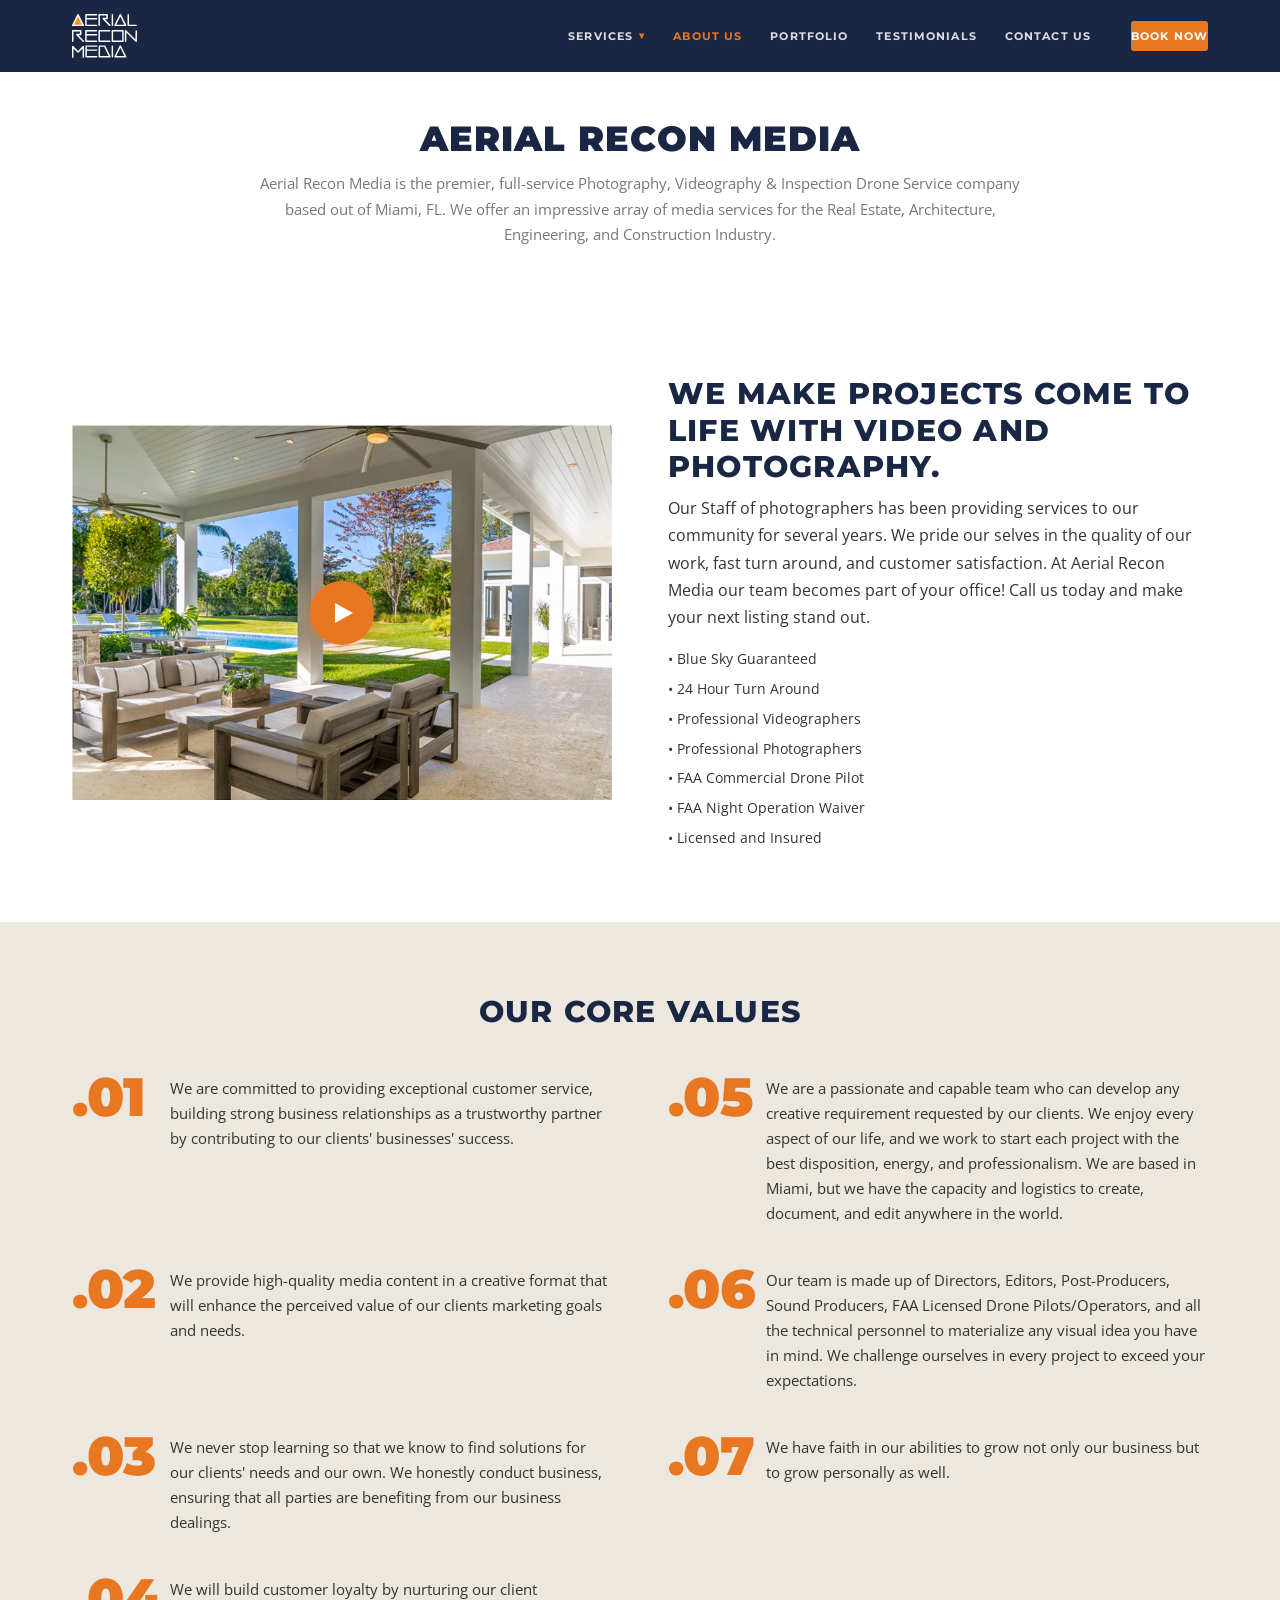
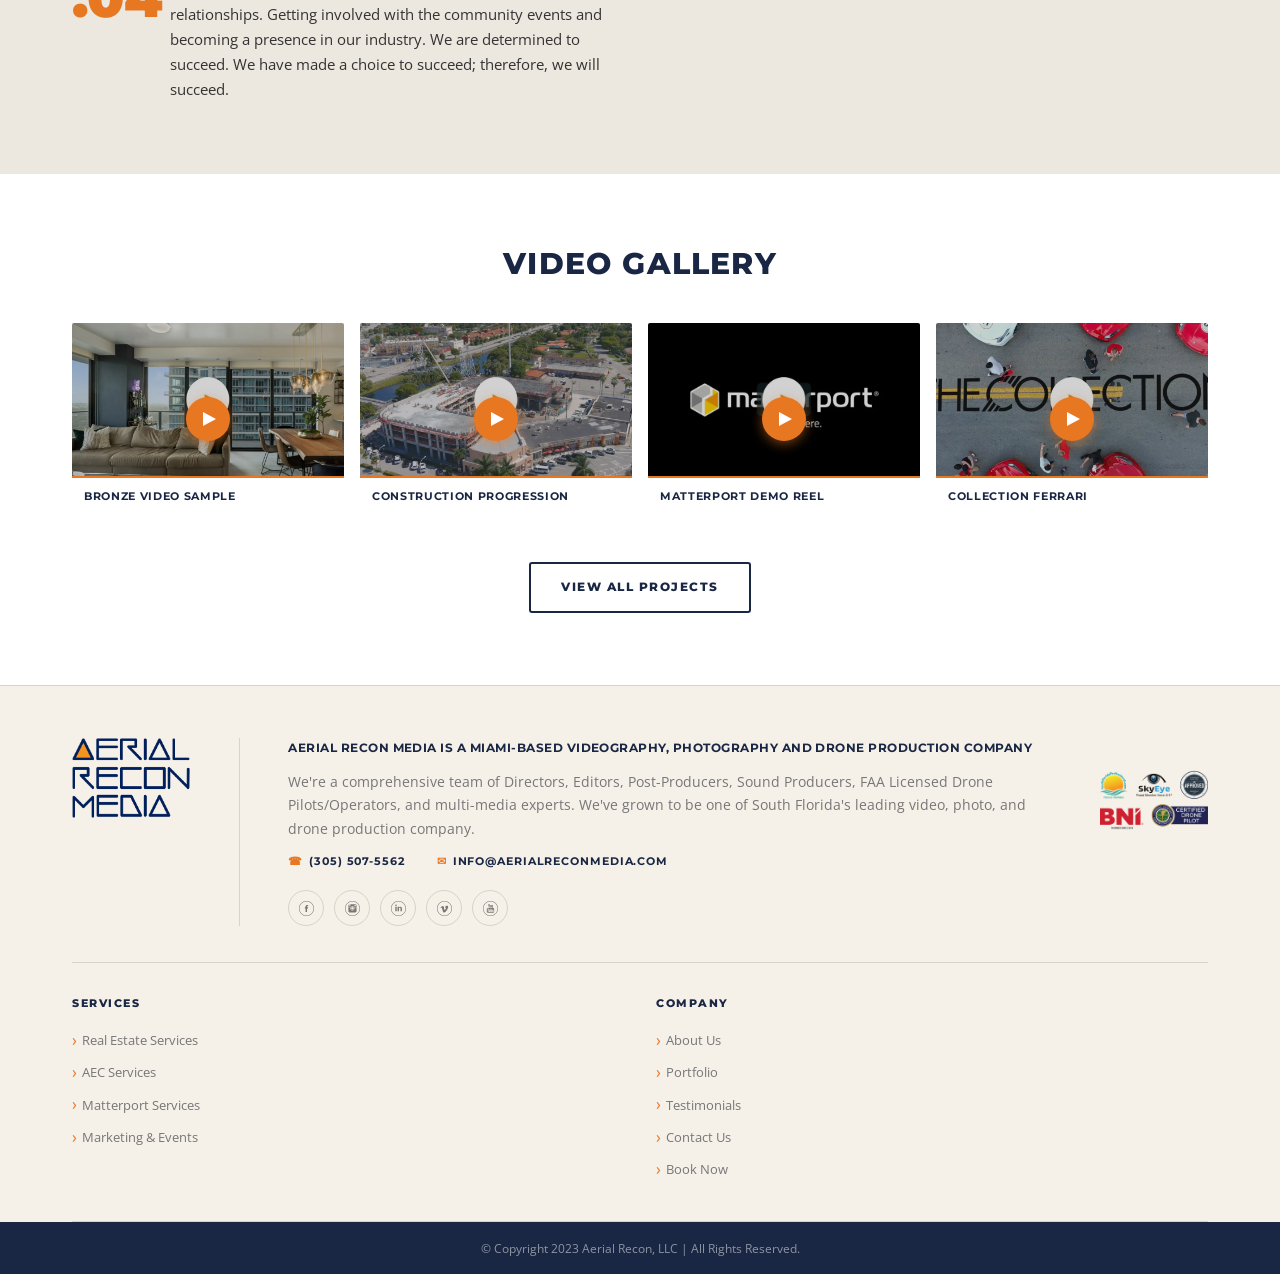
==== commit de4de5ee: "Fix dropdown hover-gap bug for real, fix Book Now nav spacing, SEO polish pass - Dropdown: rebuilt w" ====
--- a/about/index.html
+++ b/about/index.html
@@ -3,9 +3,15 @@
 <head>
   <meta charset="UTF-8">
   <meta name="viewport" content="width=device-width, initial-scale=1.0, maximum-scale=1.0, user-scalable=0">
-  <title>About Us | Aerial Recon Media — Miami Photography, Videography & Drone</title>
-  <meta name="description" content="Aerial Recon Media is the premier, full-service Photography, Videography & Inspection Drone Service company based out of Miami, FL.">
+  <title>About Aerial Recon Media | Miami Drone & Video Team</title>
+  <meta name="description" content="Meet the Miami-based team behind Aerial Recon Media — FAA-licensed drone pilots, photographers & video producers serving South Florida.">
+  <link rel="canonical" href="https://aerialreconmedia.com/about/">
+  <meta property="og:title" content="About Aerial Recon Media | Miami Drone & Video Team">
+  <meta property="og:description" content="Meet the Miami-based team behind Aerial Recon Media — FAA-licensed drone pilots, photographers & video producers serving South Florida.">
+  <meta property="og:url" content="https://aerialreconmedia.com/about/">
+  <meta property="og:site_name" content="Aerial Recon Media">
   <meta property="og:image" content="../images/hero-og.jpg">
+  <meta property="og:type" content="website">
   <link rel="icon" type="image/png" href="../images/favicon.png">
   <link rel="preconnect" href="https://fonts.googleapis.com">
   <link rel="preconnect" href="https://fonts.gstatic.com" crossorigin>
@@ -81,9 +87,9 @@
 </nav>
 
 <!-- TITLE + INTRO -->
-<section class="intro-section reveal" style="padding-top:calc(var(--nav-h) + 48px);">
-  <div class="container">
-    <h2 style="font-size:clamp(1.6rem,3vw,2.2rem);">Aerial Recon Media</h2>
+<section class="intro-section reveal intro-section--page-top">
+  <div class="container">
+    <h1 style="font-size:clamp(1.6rem,3vw,2.2rem);">Aerial Recon Media</h1>
     <p style="max-width:760px;">Aerial Recon Media is the premier, full-service Photography, Videography &amp; Inspection Drone Service company based out of Miami, FL. We offer an impressive array of media services for the Real Estate, Architecture, Engineering, and Construction Industry.</p>
   </div>
 </section>
@@ -143,22 +149,22 @@
       <div class="video-thumb" data-vimeo="467194553">
         <img src="../images/about-re-videos.webp" alt="Real Estate Videos Thumbnail" loading="lazy">
         <div class="video-thumb__play"><div class="video-thumb__play-btn"></div></div>
-        <div class="video-thumb__title"><h4>Bronze Video Sample</h4></div>
+        <div class="video-thumb__title"><h3>Bronze Video Sample</h3></div>
       </div>
       <div class="video-thumb" data-vimeo="639773972">
         <img src="../images/about-construction.webp" alt="Construction Progression Thumbnail" loading="lazy">
         <div class="video-thumb__play"><div class="video-thumb__play-btn"></div></div>
-        <div class="video-thumb__title"><h4>Construction Progression</h4></div>
+        <div class="video-thumb__title"><h3>Construction Progression</h3></div>
       </div>
       <div class="video-thumb" data-vimeo="306094535">
         <img src="../images/matterport-demo-reel.webp" alt="Matterport Demo Reel Thumbnail" loading="lazy">
         <div class="video-thumb__play"><div class="video-thumb__play-btn"></div></div>
-        <div class="video-thumb__title"><h4>Matterport Demo Reel</h4></div>
+        <div class="video-thumb__title"><h3>Matterport Demo Reel</h3></div>
       </div>
       <div class="video-thumb" data-vimeo="300423742">
         <img src="../images/about-ferrari.webp" alt="Collection Ferrari Thumbnail" loading="lazy">
         <div class="video-thumb__play"><div class="video-thumb__play-btn"></div></div>
-        <div class="video-thumb__title"><h4>Collection Ferrari</h4></div>
+        <div class="video-thumb__title"><h3>Collection Ferrari</h3></div>
       </div>
     </div>
     <div class="text-center mt-lg reveal">
--- a/css/style.css
+++ b/css/style.css
@@ -107,6 +107,15 @@
 .section--dark   { background: #1a1f2e; }
 
 .text-center { text-align: center; }
+.sr-only {
+  position: absolute;
+  width: 1px; height: 1px;
+  padding: 0; margin: -1px;
+  overflow: hidden;
+  clip: rect(0,0,0,0);
+  white-space: nowrap;
+  border: 0;
+}
 .mt-sm { margin-top: 1rem; }
 .mt-md { margin-top: 2rem; }
 .mt-lg { margin-top: 3rem; }
@@ -206,24 +215,45 @@
 .nav-links > li > a.active { color: var(--orange); }
 
 .has-dropdown { position: relative; }
+.has-dropdown > a {
+  cursor: pointer;
+}
 .has-dropdown > a::after {
   content: '▾';
   font-size: 0.6rem;
   color: var(--orange);
   margin-left: 2px;
-}
+  transition: transform 0.2s;
+}
+.has-dropdown.open > a::after,
+.has-dropdown:hover > a::after { transform: rotate(180deg); }
+
+/* The dropdown sits flush against the trigger (top:100%, no gap) so
+   :hover never breaks crossing into it. visibility+opacity (not
+   display) is used so the panel always has real layout/paint, just
+   invisible and non-interactive when closed — this avoids any
+   stacking-order ambiguity with negative z-index tricks. */
 .dropdown {
-  display: none;
   position: absolute;
-  top: calc(100% + 12px);
+  top: 100%;
   left: 0;
+  margin-top: 0;
+  min-width: 240px;
   background: var(--white);
   border-top: 3px solid var(--orange);
   box-shadow: 0 8px 24px rgba(0,0,0,0.15);
-  min-width: 240px;
-  z-index: 100;
-}
-.has-dropdown:hover .dropdown { display: block; }
+  z-index: 1000;
+  visibility: hidden;
+  opacity: 0;
+  pointer-events: none;
+  transition: opacity 0.12s ease;
+}
+.has-dropdown:hover .dropdown,
+.has-dropdown.open .dropdown {
+  visibility: visible;
+  opacity: 1;
+  pointer-events: auto;
+}
 .dropdown a {
   display: block;
   padding: 11px 20px;
@@ -236,7 +266,7 @@
   border-bottom: 1px solid var(--border);
   transition: all 0.15s;
 }
-.dropdown a:last-child { border-bottom: none; }
+.dropdown li:last-child a { border-bottom: none; }
 .dropdown a:hover { color: var(--orange); padding-left: 26px; background: var(--cream); }
 
 .nav-cta {
@@ -249,6 +279,7 @@
   color: #fff !important;
   padding: 9px 18px;
   border-radius: 3px;
+  margin-left: 0.75rem;
   transition: background 0.2s;
 }
 .nav-cta:hover { background: var(--orange-dk) !important; }
@@ -422,7 +453,9 @@
   padding: 56px 0;
   text-align: center;
 }
+.intro-section--page-top { padding-top: calc(var(--nav-h) + 48px); }
 .intro-section h2 { color: var(--navy); margin-bottom: 0.75rem; }
+.intro-section h1 { color: var(--navy); margin-bottom: 0.75rem; font-size: clamp(1.6rem, 3vw, 2.2rem); }
 .intro-section p { max-width: 680px; margin: 0 auto; color: var(--muted); font-size: 0.95rem; }
 
 /* ============================================
@@ -686,10 +719,12 @@
 .portfolio-2up-caption {
   margin-top: 10px;
 }
-.portfolio-2up-caption h4 {
+.portfolio-2up-caption h3 {
   font-size: 0.82rem;
   color: var(--navy);
   margin-bottom: 2px;
+  letter-spacing: normal;
+  text-transform: none;
 }
 .portfolio-2up-caption p {
   font-size: 0.8rem;
@@ -811,8 +846,10 @@
   background: var(--white);
   border-top: 2px solid var(--orange);
 }
-.video-thumb__title h4 {
+.video-thumb__title h3 {
   font-size: 0.7rem;
+  font-weight: 700;
+  letter-spacing: 0.06em;
   color: var(--navy);
   margin: 0;
 }
@@ -856,7 +893,7 @@
   background: var(--white);
   border-top: 2px solid var(--orange);
 }
-.matterport-card__title h4 { font-size: 0.7rem; color: var(--navy); margin: 0; }
+.matterport-card__title h3 { font-size: 0.7rem; font-weight: 700; letter-spacing: 0.06em; color: var(--navy); margin: 0; }
 
 /* ============================================
    CORE VALUES
@@ -1155,50 +1192,3 @@
   .video-grid    { grid-template-columns: 1fr; }
 }
 
-/* ============================================
-   LEGACY CLASS ALIASES — keep old interior pages
-   rendering correctly under new palette until
-   each page is individually rebuilt
-   ============================================ */
-.gold-rule, .orange-rule { width:48px;height:3px;background:var(--orange);margin:0.75rem 0 1.25rem; }
-.gold-rule--center { margin-left:auto;margin-right:auto; }
-.section--black { background: var(--navy); }
-.btn--gold { background:var(--orange);color:#fff;border-color:var(--orange); }
-.btn--gold:hover { background:var(--orange-dk);border-color:var(--orange-dk); }
-.btn--outline { background:transparent;color:var(--navy);border:2px solid var(--navy); }
-.btn--outline:hover { background:var(--navy);color:#fff; }
-.section--dark p, .section--black p, .section--dark li, .section--black li { color: rgba(255,255,255,0.82); }
-.section--dark h2, .section--black h2, .section--dark h3, .section--black h3 { color:#fff; }
-.section--dark .eyebrow, .section--black .eyebrow { color: var(--orange); }
-.trust-col { background: var(--white); padding: 32px 28px; border: 1px solid var(--border); text-align:left; }
-.trust-grid { background: transparent; }
-
-/* legacy footer-inner 3-col grid (older interior pages) */
-.footer-inner {
-  display: grid;
-  grid-template-columns: 1.4fr 1fr 1fr;
-  gap: 40px;
-  padding-bottom: 36px;
-  border-bottom: 1px solid var(--border);
-}
-.footer-brand .footer-logo img { height: 70px; }
-.footer-brand p { font-size:0.85rem;color:var(--muted);line-height:1.7; }
-.footer-contact-list { margin-top: 0.85rem; display:flex; flex-direction:column; gap:8px; }
-.footer-contact-list a {
-  font-family: var(--font-display);
-  font-size: 0.7rem;
-  font-weight: 700;
-  text-transform: uppercase;
-  letter-spacing: 0.08em;
-  color: var(--navy);
-  display:flex; gap:6px; align-items:center;
-}
-.footer-contact-list a:hover { color: var(--orange); }
-.footer-contact-list span { color: var(--orange); }
-
-@media (max-width: 1024px) {
-  .footer-inner { grid-template-columns: 1fr 1fr; }
-}
-@media (max-width: 768px) {
-  .footer-inner { grid-template-columns: 1fr; gap: 28px; }
-}
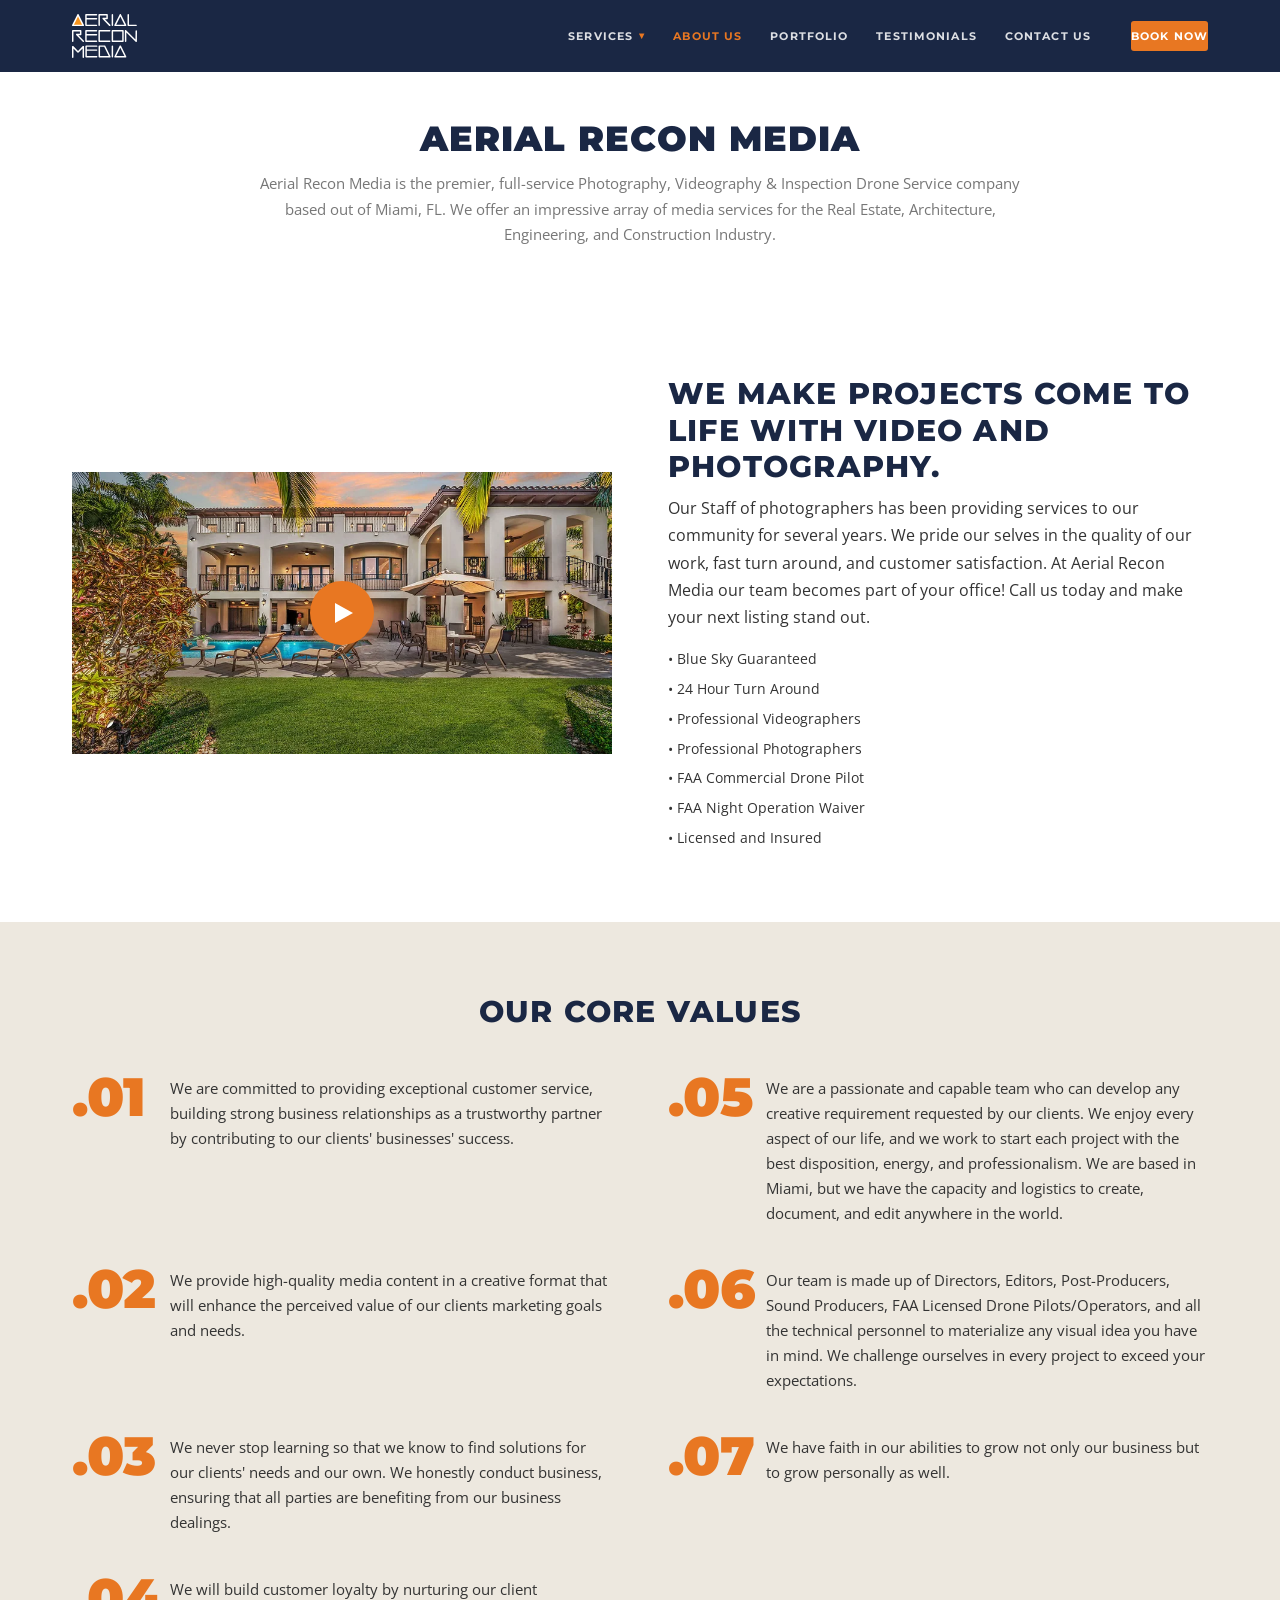
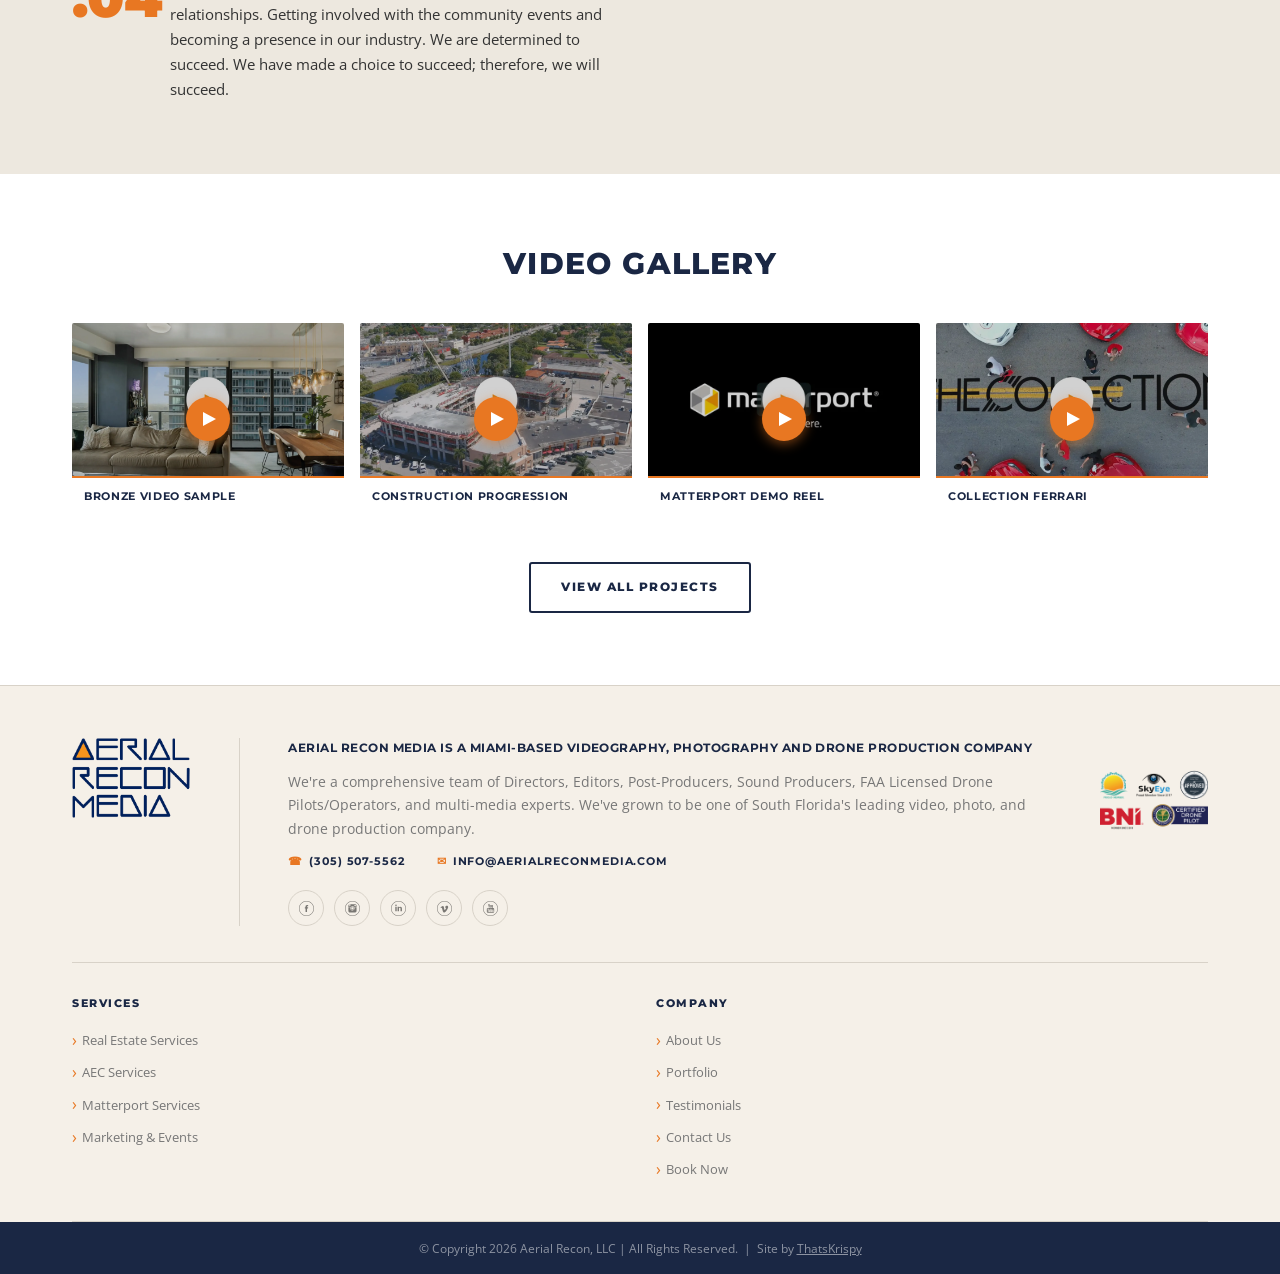
==== commit 5f27981b: "Footer 2026 + Site by ThatsKrispy, fix gallery fuzziness, lazy hero video, modern visual polish - Fo" ====
--- a/about/index.html
+++ b/about/index.html
@@ -100,7 +100,7 @@
     <div class="split">
       <div class="reveal">
         <div class="video-thumb-hero" data-vimeo="392687951">
-          <img src="../images/real-estate-backyard.webp" alt="Aerial Recon Media production still" loading="lazy">
+          <img src="../images/about-production-still.webp" alt="Aerial Recon Media photographer capturing a Miami property interior" loading="lazy">
           <div class="video-thumb-hero__play"><div class="video-thumb-hero__play-btn"></div></div>
         </div>
       </div>
@@ -218,7 +218,7 @@
       </div>
     </div>
   </div>
-  <div class="footer-bottom"><div class="container"><p>&copy; Copyright 2023 Aerial Recon, LLC | All Rights Reserved.</p></div></div>
+  <div class="footer-bottom"><div class="container"><p>&copy; Copyright 2026 Aerial Recon, LLC | All Rights Reserved. &nbsp;|&nbsp; Site by <a href="https://thatskrispy.com" target="_blank" rel="noopener" style="color:inherit;text-decoration:underline;">ThatsKrispy</a></p></div></div>
 </footer>
 
 <div id="videoModal" class="video-modal" role="dialog" aria-modal="true" aria-label="Video player">
--- a/css/style.css
+++ b/css/style.css
@@ -369,6 +369,7 @@
   position: absolute;
   inset: 0;
   overflow: hidden;
+  background: var(--navy);
 }
 .home-hero__video-wrap iframe {
   position: absolute;
@@ -381,6 +382,49 @@
   pointer-events: none;
   border: none;
 }
+.home-hero__poster {
+  position: absolute;
+  inset: 0;
+  width: 100%;
+  height: 100%;
+  object-fit: cover;
+  /* gentle ken-burns drift while the video loads — feels alive, not static */
+  animation: heroDrift 24s ease-in-out infinite alternate;
+}
+@keyframes heroDrift {
+  from { transform: scale(1.04) translate(0, 0); }
+  to   { transform: scale(1.12) translate(-1.5%, -1.5%); }
+}
+@media (prefers-reduced-motion: reduce) {
+  .home-hero__poster { animation: none; transform: scale(1.04); }
+}
+.home-hero__scroll-cue {
+  position: absolute;
+  bottom: 28px;
+  left: 50%;
+  transform: translateX(-50%);
+  width: 24px;
+  height: 38px;
+  border: 2px solid rgba(255,255,255,0.6);
+  border-radius: 12px;
+  z-index: 3;
+}
+.home-hero__scroll-cue::before {
+  content: '';
+  position: absolute;
+  top: 7px; left: 50%;
+  width: 3px; height: 7px;
+  margin-left: -1.5px;
+  background: var(--orange);
+  border-radius: 2px;
+  animation: scrollCue 1.8s ease-in-out infinite;
+}
+@keyframes scrollCue {
+  0% { opacity: 0; transform: translateY(0); }
+  40% { opacity: 1; }
+  80% { opacity: 0; transform: translateY(12px); }
+  100% { opacity: 0; }
+}
 .home-hero__overlay {
   position: absolute;
   inset: 0;
@@ -476,23 +520,38 @@
   width: 100%;
   height: 100%;
   object-fit: cover;
-  transition: transform 0.5s ease;
+  transition: transform 0.6s cubic-bezier(0.2,0.8,0.2,1), filter 0.4s ease;
   filter: brightness(0.72);
 }
-.service-card:hover img { transform: scale(1.06); filter: brightness(0.85); }
+.service-card:hover img { transform: scale(1.08); filter: brightness(0.9); }
 .service-card__label {
   position: absolute;
   bottom: 0; left: 0; right: 0;
-  padding: 20px 16px 18px;
-  background: linear-gradient(to top, rgba(15,25,55,0.95) 0%, transparent 100%);
+  padding: 24px 16px 20px;
+  background: linear-gradient(to top, rgba(15,25,55,0.96) 0%, rgba(15,25,55,0.4) 55%, transparent 100%);
   text-align: center;
-}
+  transition: padding-bottom 0.3s ease;
+}
+.service-card:hover .service-card__label { padding-bottom: 26px; }
 .service-card__label h2 {
   font-size: 0.72rem;
   letter-spacing: 0.08em;
   color: #fff;
   line-height: 1.3;
-}
+  position: relative;
+  padding-bottom: 12px;
+}
+/* animated orange underline that grows on hover */
+.service-card__label h2::after {
+  content: '';
+  position: absolute;
+  bottom: 0; left: 50%;
+  width: 0; height: 2px;
+  background: var(--orange);
+  transform: translateX(-50%);
+  transition: width 0.35s cubic-bezier(0.2,0.8,0.2,1);
+}
+.service-card:hover .service-card__label h2::after { width: 32px; }
 .service-card__link { position: absolute; inset: 0; z-index: 2; }
 
 /* ============================================
@@ -614,9 +673,16 @@
 .review-card {
   background: var(--white);
   border: 1px solid var(--border);
-  border-radius: 4px;
+  border-radius: 6px;
   padding: 24px;
   box-shadow: 0 2px 12px rgba(0,0,0,0.05);
+  transition: transform 0.25s ease, box-shadow 0.25s ease;
+  position: relative;
+  top: 0;
+}
+.review-card:hover {
+  transform: translateY(-4px);
+  box-shadow: 0 12px 28px rgba(20,30,60,0.12);
 }
 .review-stars {
   display: flex;
@@ -736,14 +802,21 @@
    CTA STRIP
    ============================================ */
 .cta-strip {
-  background: var(--white);
-  border-top: 1px solid var(--border);
-  border-bottom: 1px solid var(--border);
-  padding: 56px 0;
+  position: relative;
+  background: linear-gradient(135deg, var(--navy) 0%, #243456 100%);
+  padding: 64px 0;
   text-align: center;
-}
-.cta-strip h2 { margin-bottom: 0.5rem; color: var(--navy); font-size: clamp(1.2rem, 2.5vw, 1.8rem); }
-.cta-strip p { color: var(--muted); margin-bottom: 1.75rem; }
+  overflow: hidden;
+}
+.cta-strip::before {
+  content: '';
+  position: absolute;
+  top: 0; left: 0; right: 0;
+  height: 4px;
+  background: linear-gradient(90deg, transparent, var(--orange), transparent);
+}
+.cta-strip h2 { margin-bottom: 0.5rem; color: #fff; font-size: clamp(1.2rem, 2.5vw, 1.8rem); position: relative; }
+.cta-strip p { color: rgba(255,255,255,0.7); margin-bottom: 1.75rem; position: relative; }
 
 /* ============================================
    TRUST GRID — 3-col, centered, clean
